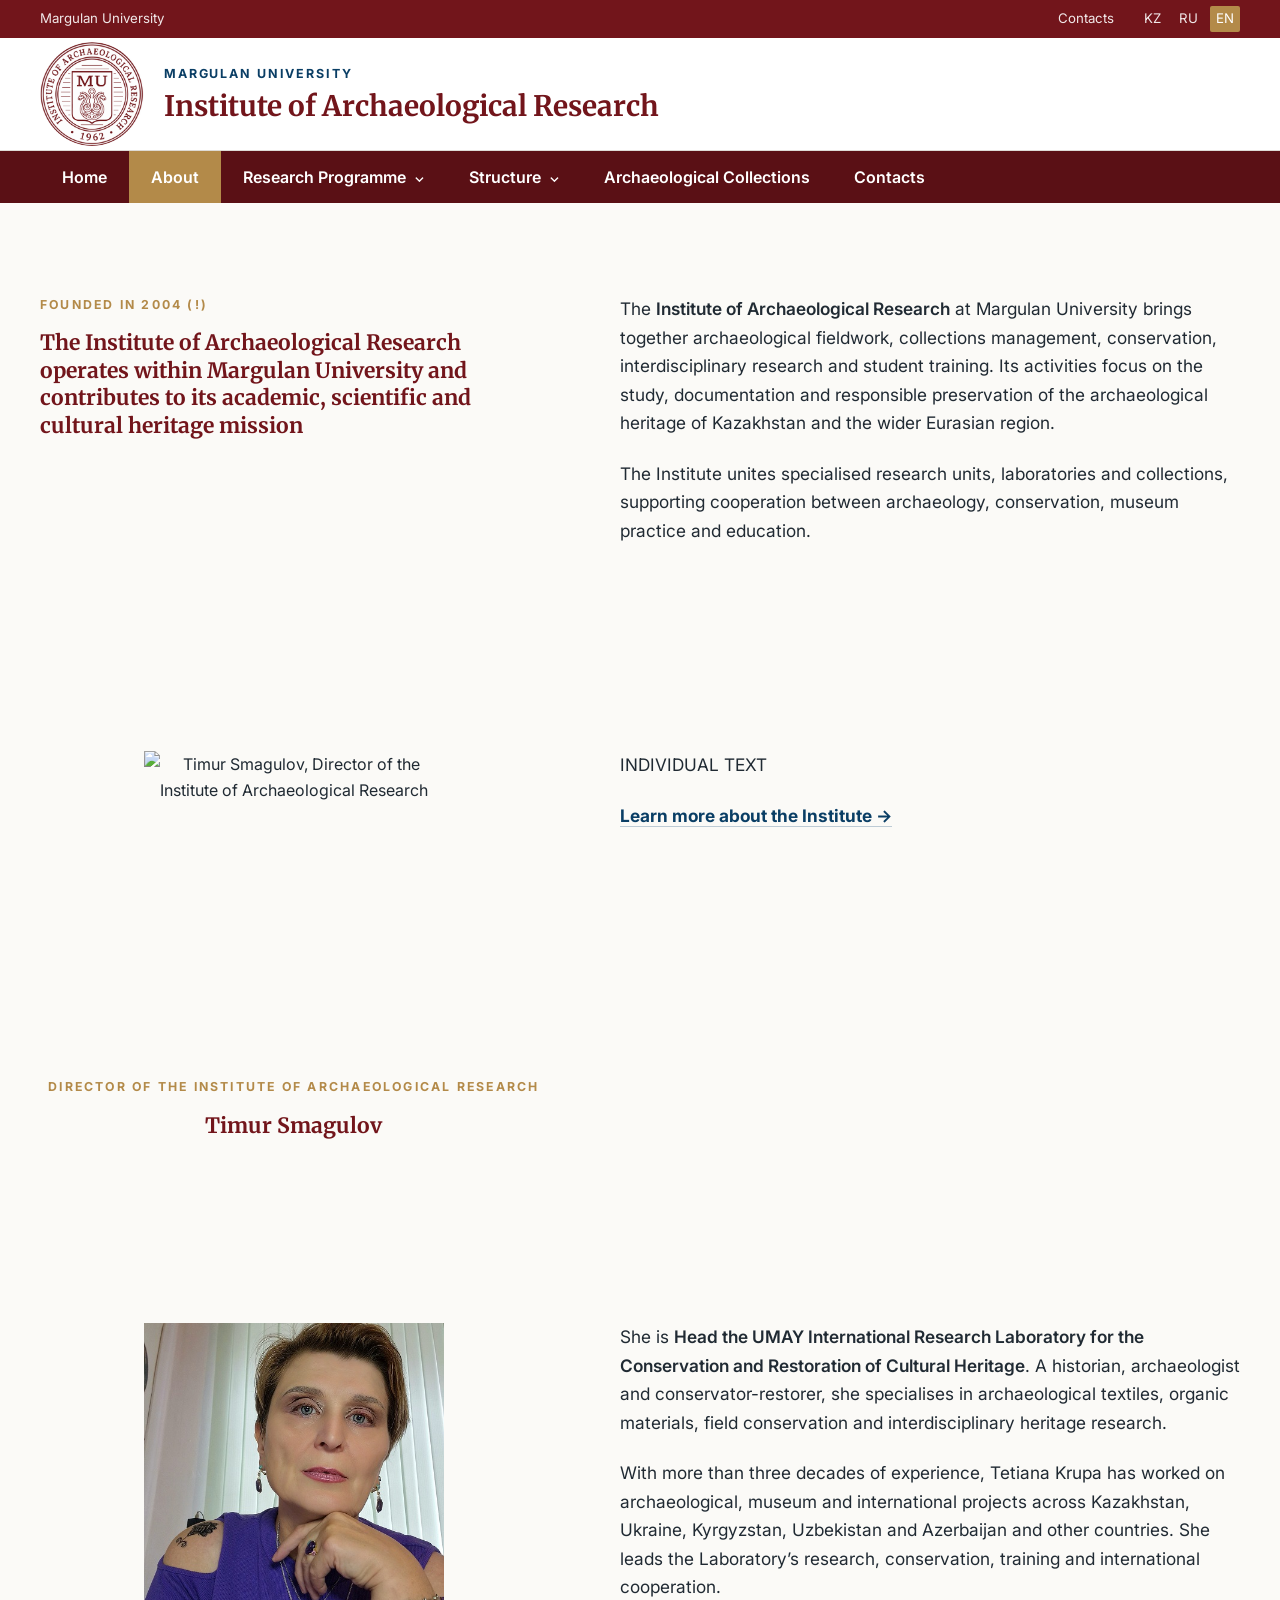
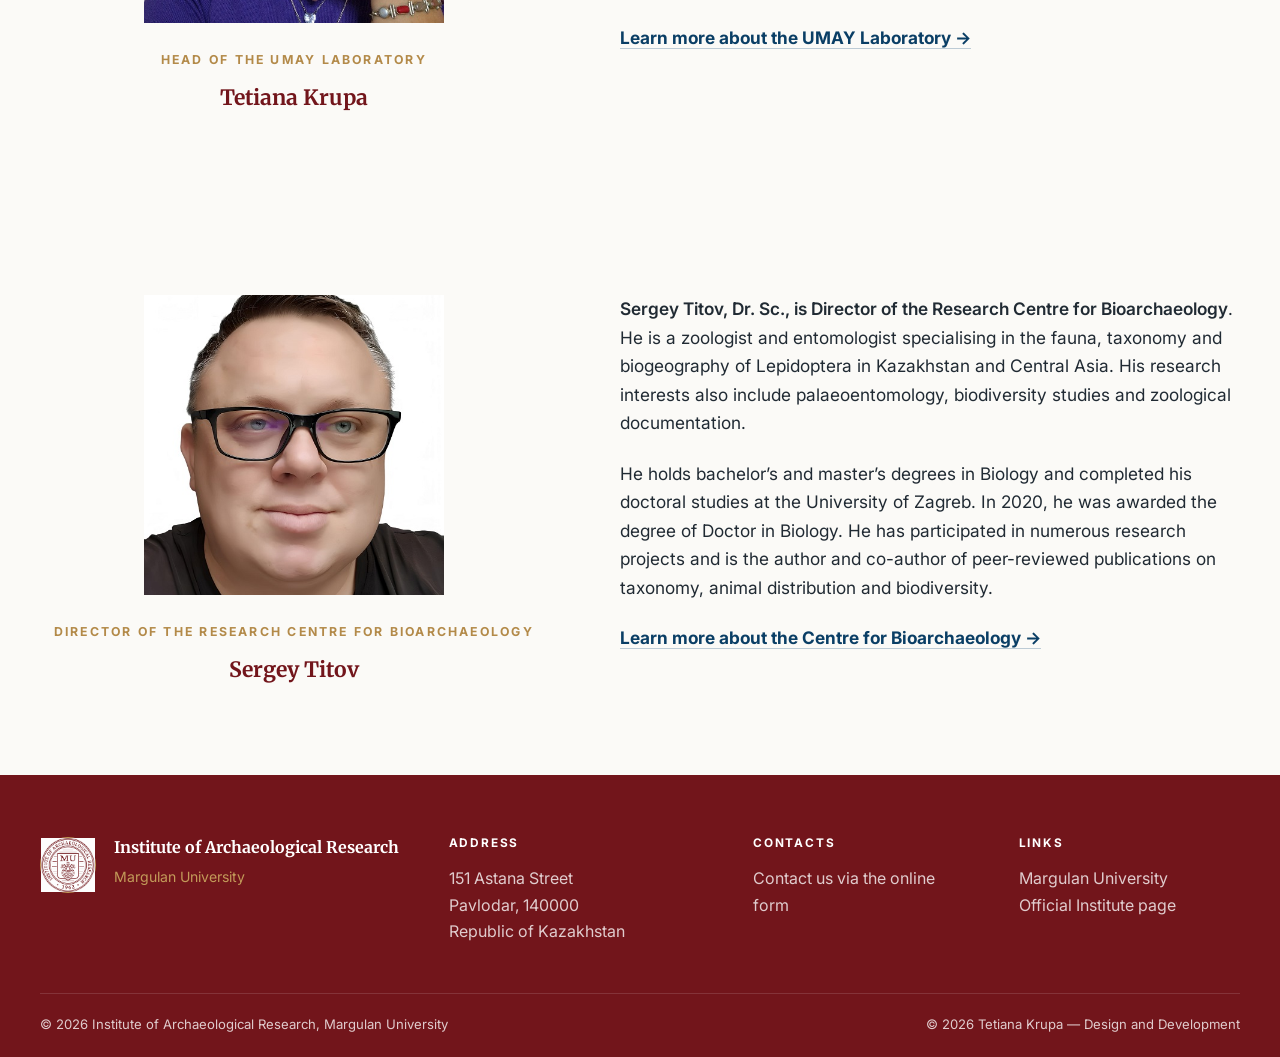
==== about.html @ a245ea67 "Update about.html" ====
<!DOCTYPE html>
<html lang="en">

<head>
  <meta charset="UTF-8">

  <meta
    name="viewport"
    content="width=device-width, initial-scale=1.0"
  >

  <meta
    name="description"
    content="About the Institute of Archaeological Research at Margulan University"
  >

  <title>
    About the Institute | Institute of Archaeological Research
  </title>

  <link
    rel="icon"
    type="image/x-icon"
    href="images/favicon.ico"
  >

  <link
    rel="preconnect"
    href="https://fonts.googleapis.com"
  >

  <link
    rel="preconnect"
    href="https://fonts.gstatic.com"
    crossorigin
  >

  <link
    href="https://fonts.googleapis.com/css2?family=Inter:wght@400;500;600;700&family=Merriweather:wght@400;700&display=swap"
    rel="stylesheet"
  >

  <link
    rel="stylesheet"
    href="css/style.css"
  >
</head>


<body>

  <a
    class="skip-link"
    href="#main-content"
  >
    Skip to content
  </a>


  <!-- ==================================================
       HEADER
       Keep this section unchanged on all English pages
       ================================================== -->

  <header class="site-header">

    <div class="utility-bar">

      <div class="container utility-inner">

        <a
          class="university-link"
          href="https://ppu.edu.kz/en/"
          target="_blank"
          rel="noopener noreferrer"
        >
          Margulan University
        </a>

        <nav
          class="utility-nav"
          aria-label="Utility navigation"
        >

          <a href="#contacts">
            Contacts
          </a>

          <div
            class="language-switcher"
            aria-label="Language selector"
          >

            <a
              href="#"
              aria-label="Kazakh language"
            >
              KZ
            </a>

            <a
              href="#"
              aria-label="Russian language"
            >
              RU
            </a>

            <a
              class="active"
              href="about.html"
              aria-current="page"
              aria-label="English language"
            >
              EN
            </a>

          </div>

        </nav>

      </div>

    </div>


    <div class="branding-bar">

      <div class="container branding-inner">

        <a
          class="brand"
          href="index.html"
          aria-label="Institute of Archaeological Research home"
        >

          <div class="institute-emblem">

            <img
              src="images/institute_emblem.png"
              alt="Emblem of the Institute of Archaeological Research"
            >

          </div>

          <div class="brand-text">

            <span class="brand-kicker">
              Margulan University
            </span>

            <strong>
              Institute of Archaeological Research
            </strong>

          </div>

        </a>


        <button
          class="menu-toggle"
          type="button"
          aria-expanded="false"
          aria-controls="main-navigation"
        >

          <span></span>
          <span></span>
          <span></span>

          <span class="sr-only">
            Open navigation
          </span>

        </button>

      </div>

    </div>


    <nav
      id="main-navigation"
      class="main-navigation"
      aria-label="Main navigation"
    >

      <div class="container">

        <ul>

          <li>
            <a href="index.html">
              Home
            </a>
          </li>

          <li>
            <a
              class="active"
              href="about.html"
              aria-current="page"
            >
              About
            </a>
          </li>

         <li class="has-submenu">
            <button
              class="submenu-toggle"
              type="button"
              aria-expanded="false"
            >
              Research Programme
            </button>

            <ul class="submenu">
               <li>
                <a href="research_programme_1.html">
                  IRN BR28712263
                </a>
              </li>
              <li>
                <a href="research_programme_2.html">
                  The robe from the Bolgan-Ana
                </a>
              </li>          
              
            </ul>
          </li>

          <li class="has-submenu">

            <button
              class="submenu-toggle"
              type="button"
              aria-expanded="false"
            >
              Structure
            </button>

            <ul class="submenu">

              <li>
                <a href="director.html">
                  Director
                </a>
              </li>
              <li>
                <a href="archaeological-expedition.html">
                  Archaeological Expedition
                </a>
              </li>

              <li>
                <a href="umay-laboratory.html">
                  UMAI Laboratory
                </a>
              </li>

              <li>
                <a href="margulantanu.html">
                  Margulantanu
                </a>
              </li>

              <li>
                <a href="experimental-archaeology.html">
                  Laboratory of Experimental Archaeology
                </a>
              </li>

              <li>
                <a href="bioarchaeology.html">
                  Centre for Bioarchaeology
                </a>
              </li>

            </ul>

          </li>

          <li>
            <a href="collections.html">
              Archaeological Collections
            </a>
          </li>

          <li>
            <a href="#contacts">
              Contacts
            </a>
          </li>

        </ul>

      </div>

    </nav>

  </header>


  <!-- ==================================================
       MAIN CONTENT
       Only the section between the marked comments
       should be replaced or expanded
       ================================================== -->

  <main id="main-content">
     </section>
 <section class="intro section">
      <div class="container two-column">

        <div>
          <p class="section-label">Founded in 2004 (!)
</p>

          <h3>The Institute of Archaeological Research operates within Margulan University and contributes to its academic, scientific and cultural heritage mission
          </h3>
        </div>

        <div class="intro-copy">
          <p>
            The <span class="text-bold">Institute of Archaeological Research</span> at Margulan University brings together archaeological fieldwork, collections management, conservation, interdisciplinary research and student training. Its activities focus on the study, documentation and responsible preservation of the archaeological heritage of Kazakhstan and the wider Eurasian region.
</p>
<p>The Institute unites specialised research units, laboratories and collections, supporting cooperation between archaeology, conservation, museum practice and education.
      </p>            
        </div>

      </div>
    </section>
 
  <!-- ===== Smagulov ===== -->

    <section class="intro section">

      <div class="container two-column">


        <!-- LEFT COLUMN:
             photograph, section label and heading -->

        <div>
          <center>
         <img
  class="staff-photo"
  src="images/photo.jpg"
  alt="Timur Smagulov, Director of the Institute of Archaeological Research "
>
            <br>
         <p class="section-label">
            Director of the Institute of Archaeological Research 
          </p>

          <h3>
            Timur Smagulov
          </h3>
</center>
        </div>


        <!-- RIGHT COLUMN:
             replace these paragraphs with the final About text -->

        <div class="intro-copy">

          <p> INDIVIDUAL TEXT
           </p>
 <a class="text-link" href="index.html">
            Learn more about the Institute
            <span aria-hidden="true">→</span>
          </a>
          

        </div>

      </div>

    </section>

    <!-- ===== Krupa ===== -->

    <section class="intro section">

      <div class="container two-column">


        <!-- LEFT COLUMN:
             photograph, section label and heading -->

        <div>
          <center>
         <img
  class="staff-photo"
  src="images/krupa.jpg"
  alt="Tetiana Krupa, Head of the UMAY Laboratory"
>
            <br>
         <p class="section-label">
            Head of the UMAY Laboratory
          </p>

          <h3>
            Tetiana Krupa
          </h3>
</center>
        </div>


        <!-- RIGHT COLUMN:
             replace these paragraphs with the final About text -->

        <div class="intro-copy">

          <p>
            She is <span class="text-bold">Head the UMAY International Research Laboratory for the Conservation and Restoration of Cultural Heritage</span>. A historian, archaeologist and conservator-restorer, she specialises in archaeological textiles, organic materials, field conservation and interdisciplinary heritage research.</p>

          <p>
           With more than three decades of experience, Tetiana Krupa has worked on archaeological, museum and international projects across Kazakhstan, Ukraine, Kyrgyzstan, Uzbekistan and Azerbaijan and other countries. She leads the Laboratory’s research, conservation, training and international cooperation.</p>
 <a class="text-link" href="umay-laboratory.html">
            Learn more about the UMAY Laboratory
            <span aria-hidden="true">→</span>
          </a>
          

        </div>

      </div>

    </section>

     <!-- ===== Titov ===== -->

    <section class="intro section">

      <div class="container two-column">


        <!-- LEFT COLUMN:
             photograph, section label and heading -->

        <div>
          <center>
         <img
  class="staff-photo"
  src="images/titov.jpg"
  alt="Sergey Titov, Director of the Research Centre for Bioarchaeology"
>
            <br>
         <p class="section-label">
            Director of the Research Centre for Bioarchaeology
          </p>

          <h3>
            Sergey Titov
          </h3>
</center>
        </div>


        <!-- RIGHT COLUMN:
             replace these paragraphs with the final About text -->

        <div class="intro-copy">
        <p>  
          <span class="text-bold"> Sergey Titov, Dr. Sc., is Director of the Research Centre for Bioarchaeology</span>. He is a zoologist and entomologist specialising in the fauna, taxonomy and biogeography of Lepidoptera in Kazakhstan and Central Asia. His research interests also include palaeoentomology, biodiversity studies and zoological documentation.
</p>
<p> 
            He holds bachelor’s and master’s degrees in Biology and completed his doctoral studies at the University of Zagreb. In 2020, he was awarded the degree of Doctor in Biology. He has participated in numerous research projects and is the author and co-author of peer-reviewed publications on taxonomy, animal distribution and biodiversity.
    </p>    
  <a class="text-link" href="bioarchaeology.html">
            Learn more about the Centre for Bioarchaeology
            <span aria-hidden="true">→</span>
          </a>
          

        </div>

      </div>

    </section>

    <!-- ===== END: EDITABLE ABOUT PAGE CONTENT ===== -->


  </main>


  <!-- ==================================================
       FOOTER
       Keep this section unchanged on all English pages
       ================================================== -->

  <footer
    id="contacts"
    class="site-footer"
  >

    <div class="container footer-grid">


      <div class="footer-brand">

        <div
          class="footer-emblem-placeholder"
          aria-hidden="true"
        >

          <img
            src="images/institute_emblem.png"
            alt=""
          >

        </div>

        <div>

          <strong>
            Institute of Archaeological Research
          </strong>

          <span>
            Margulan University
          </span>

        </div>

      </div>


      <div>

        <h2>
          Address
        </h2>

        <address>
          151 Astana Street<br>
          Pavlodar, 140000<br>
          Republic of Kazakhstan
        </address>

      </div>


      <div>

        <h2>
          Contacts
        </h2>

        <p>

          <a
            href="https://forms.gle/SVGefDwramFh7KxD6"
            target="_blank"
            rel="noopener noreferrer"
          >
            Contact us via the online form
          </a>

        </p>

      </div>


      <div>

        <h2>
          Links
        </h2>

        <p>

          <a
            href="https://ppu.edu.kz/en/"
            target="_blank"
            rel="noopener noreferrer"
          >
            Margulan University
          </a>

          <br>

          <a
            href="https://ppu.edu.kz/ru/margulan-centre/"
            target="_blank"
            rel="noopener noreferrer"
          >
            Official Institute page
          </a>

        </p>

      </div>

    </div>


    <div class="container footer-bottom">

      <span>
        © 2026 Institute of Archaeological Research,
        Margulan University
      </span>

      <span>
        © 2026 Tetiana Krupa — Design and Development
      </span>

    </div>

  </footer>


  <script src="js/main.js"></script>

</body>

</html>
---- css/style.css ----
:root {
  /* Margulan University identity */
  --university-red: #72151b;
  --university-red-dark: #5a1015;
  --university-red-light: #8c252c;

  --university-blue: #0a3e65;
  --university-blue-dark: #07324f;
  --university-blue-light: #15547f;

  /* Compatibility with the existing website styles */
  --navy-950: var(--university-red);
  --navy-900: var(--university-red-dark);
  --navy-800: var(--university-red-light);
  --blue-700: var(--university-blue);

  /* Accent */
  --gold-600: #b38a49;
  --gold-500: #c29a59;
  --gold-100: #f3ead9;

  /* Neutral palette */
  --cream-50: #fbfaf7;
  --stone-100: #f3f1ee;
  --stone-200: #dedbd6;
  --stone-500: #6f7376;
  --ink: #202a33;
  --white: #ffffff;

  /* Layout and effects */
  --shadow: 0 18px 50px rgba(114, 21, 27, 0.12);
  --container: 1200px;
  --transition: 180ms ease;
}

* { box-sizing: border-box; }
html { scroll-behavior: smooth; }
body {
  margin: 0;
  color: var(--ink);
  background: var(--cream-50);
  font-family: "Inter", Arial, sans-serif;
  line-height: 1.65;
}
img { max-width: 100%; display: block; }
a { color: inherit; }
button, input, textarea, select { font: inherit; }

.container {
  width: min(calc(100% - 40px), var(--container));
  margin-inline: auto;
}

.sr-only {
  position: absolute;
  width: 1px;
  height: 1px;
  padding: 0;
  margin: -1px;
  overflow: hidden;
  clip: rect(0, 0, 0, 0);
  white-space: nowrap;
  border: 0;
}

.skip-link {
  position: fixed;
  top: 12px;
  left: 12px;
  z-index: 9999;
  padding: 10px 16px;
  background: var(--white);
  color: var(--navy-950);
  border-radius: 4px;
  transform: translateY(-150%);
  transition: transform var(--transition);
}
.skip-link:focus { transform: translateY(0); }

.utility-bar {
  background: var(--navy-950);
  color: rgba(255,255,255,.9);
  font-size: .83rem;
}
.utility-inner {
  min-height: 38px;
  display: flex;
  align-items: center;
  justify-content: space-between;
  gap: 20px;
}
.utility-inner a { text-decoration: none; }
.utility-inner a:hover { color: var(--gold-500); }
.utility-nav { display: flex; align-items: center; gap: 24px; }
.language-switcher { display: flex; align-items: center; gap: 6px; }
.language-switcher a {
  padding: 2px 6px;
  border-radius: 2px;
}
.language-switcher a.active {
  background: var(--gold-600);
  color: var(--white);
}

.branding-bar {
  background: var(--white);
  border-bottom: 1px solid var(--stone-200);
}
.branding-inner {
  min-height: 112px;
  display: flex;
  align-items: center;
  justify-content: space-between;
  gap: 24px;
}
.brand {
  display: inline-flex;
  align-items: center;
  gap: 20px;
  text-decoration: none;
}
.emblem-placeholder {
  width: 76px;
  aspect-ratio: 1;
  display: grid;
  place-items: center;
  border: 2px solid var(--gold-600);
  border-radius: 50%;
  color: var(--gold-600);
  font-size: .62rem;
  font-weight: 700;
  letter-spacing: .12em;
  background: radial-gradient(circle, var(--gold-100) 0 42%, transparent 43%);
}
.brand-text { display: grid; gap: 5px; }
.brand-kicker {
  color: var(--blue-700);
  font-size: .78rem;
  font-weight: 700;
  letter-spacing: .15em;
  text-transform: uppercase;
}
.brand-text strong {
  max-width: 660px;
  color: var(--navy-950);
  font-family: "Merriweather", Georgia, serif;
  font-size: clamp(1.3rem, 2.2vw, 2rem);
  line-height: 1.25;
}

.main-navigation {
  position: relative;
  z-index: 100;
  background: var(--navy-900);
  color: var(--white);
}
.main-navigation ul {
  list-style: none;
  margin: 0;
  padding: 0;
  display: flex;
  align-items: stretch;
}
.main-navigation li { position: relative; }
.main-navigation a,
.submenu-toggle {
  min-height: 52px;
  display: flex;
  align-items: center;
  padding: 0 22px;
  border: 0;
  background: transparent;
  color: inherit;
  text-decoration: none;
  font-weight: 600;
  cursor: pointer;
  transition: background var(--transition), color var(--transition);
}
.main-navigation a:hover,
.main-navigation a.active,
.submenu-toggle:hover,
.has-submenu:hover > .submenu-toggle {
  background: var(--gold-600);
  color: var(--white);
}
.submenu-toggle::after {
  content: "⌄";
  margin-left: 8px;
  font-size: .85em;
}
.submenu {
  position: absolute;
  top: 100%;
  left: 0;
  width: 290px;
  display: none !important;
  flex-direction: column;
  align-items: stretch !important;
  background: var(--white);
  color: var(--navy-950);
  box-shadow: var(--shadow);
  border-top: 3px solid var(--gold-600);
}
.submenu a {
  min-height: auto;
  padding: 13px 18px;
  border-bottom: 1px solid var(--stone-200);
}
.submenu a:hover { background: var(--gold-100); color: var(--navy-950); }
.has-submenu:hover > .submenu,
.has-submenu:focus-within > .submenu,
.has-submenu.open > .submenu { display: flex !important; }

.menu-toggle {
  display: none;
  width: 46px;
  height: 42px;
  padding: 10px;
  border: 1px solid var(--stone-200);
  background: var(--white);
  cursor: pointer;
}
.menu-toggle > span:not(.sr-only) {
  display: block;
  height: 2px;
  margin: 5px 0;
  background: var(--navy-950);
}

.hero {
  position: relative;
  min-height: 400px;
  display: flex;
  align-items: center;
  overflow: hidden;
  color: var(--white);
  background:
    linear-gradient(90deg, rgba(16,36,61,.95) 0%, rgba(16,36,61,.75) 48%, rgba(16,36,61,.25) 100%),
    url('../images/hero-archaeology.jpg') center/cover no-repeat,
    var(--navy-900);
}
.hero::after {
  content: "";
  position: absolute;
  inset: auto 0 0;
  height: 5px;
  background: linear-gradient(90deg, var(--gold-600) 0 31%, transparent 31% 100%);
}
.hero-content { position: relative; z-index: 2; padding-block: 90px; }
.eyebrow,
.section-label {
  margin: 0 0 14px;
  color: var(--gold-600);
  font-size: .77rem;
  font-weight: 700;
  letter-spacing: .18em;
  text-transform: uppercase;
}
.section-label.light { color: #ead7b2; }
.hero h1,
h1, h2, h3 {
  font-family: "Merriweather", Georgia, serif;
}
.hero h1 {
  max-width: 820px;
  margin: 0;
  font-size: clamp(2.7rem, 6vw, 5.4rem);
  line-height: 1.05;
  letter-spacing: -.035em;
}
.hero-lead {
  max-width: 740px;
  margin: 26px 0 0;
  color: rgba(255,255,255,.88);
  font-size: clamp(1.05rem, 1.9vw, 1.3rem);
}
.hero-actions { display: flex; flex-wrap: wrap; gap: 14px; margin-top: 36px; }

.button {
  display: inline-flex;
  align-items: center;
  justify-content: center;
  min-height: 48px;
  padding: 0 22px;
  border: 1px solid transparent;
  text-decoration: none;
  font-weight: 700;
  transition: transform var(--transition), background var(--transition), border-color var(--transition);
}
.button:hover { transform: translateY(-2px); }
.button-primary { background: var(--gold-600); color: var(--white); }
.button-primary:hover { background: var(--gold-500); }
.button-secondary { border-color: rgba(255,255,255,.55); color: var(--white); background: rgba(255,255,255,.06); }
.button-secondary:hover { background: rgba(255,255,255,.14); }
.button-outline { border-color: var(--navy-900); color: var(--navy-900); }
.button-outline:hover { background: var(--navy-900); color: var(--white); }

.section { padding: 92px 0; }
.section-muted { background: var(--stone-100); }
.two-column {
  display: grid;
  grid-template-columns: minmax(0, .9fr) minmax(0, 1.1fr);
  gap: 72px;
  align-items: start;
}
h2 {
  margin: 0;
  color: var(--navy-950);
  font-size: clamp(2rem, 4vw, 3.25rem);
  line-height: 1.18;
}
h3 {
  margin: 0;
  color: var(--navy-950);
  font-size: 1.32rem;
  line-height: 1.3;
}
p { margin-top: 0; }
.intro-copy { font-size: 1.08rem; }
.intro-copy p { margin-bottom: 22px; }
.text-link {
  color: var(--blue-700);
  font-weight: 700;
  text-decoration: none;
  border-bottom: 1px solid rgba(45,95,134,.3);
}
.text-link:hover { color: var(--gold-600); }

.card-grid { display: grid; gap: 24px; margin-top: 44px; }
.three-columns { grid-template-columns: repeat(3, minmax(0,1fr)); }
.info-card {
  min-height: 285px;
  padding: 34px;
  background: var(--white);
  border-top: 4px solid var(--gold-600);
  box-shadow: 0 12px 35px rgba(16,36,61,.06);
}
.card-number {
  margin-bottom: 42px;
  color: var(--gold-600);
  font-size: .78rem;
  font-weight: 700;
  letter-spacing: .15em;
}
.info-card p { margin: 16px 0 0; color: #59636b; }

.section-heading-row {
  display: grid;
  grid-template-columns: 1fr 1fr;
  gap: 60px;
  align-items: end;
  margin-bottom: 44px;
}
.section-intro { max-width: 560px; margin: 0; color: #5f676d; }
.structure-grid {
  display: grid;
  grid-template-columns: repeat(3, minmax(0,1fr));
  gap: 20px;
}
.structure-card:hover {
  transform: translateY(-5px);
  border-color: var(--gold-500);
  box-shadow: var(--shadow);
}
.structure-card.featured h3 { color: var(--white); }
.structure-type {
  display: inline-block;
  margin-bottom: 40px;
  color: var(--gold-600);
  font-size: .73rem;
  font-weight: 700;
  letter-spacing: .14em;
  text-transform: uppercase;
}
.structure-card p { margin: 16px 0 0; color: #697177; }
.structure-card.featured p { color: rgba(255,255,255,.73); }
/* ==================================================
   STRUCTURE CARDS
   ================================================== */

.structure-grid {
  display: grid;
  grid-template-columns: repeat(3, minmax(0, 1fr));
  gap: 20px;
}

.structure-card {
  position: relative;
  min-height: 290px;
  padding: 34px 30px 30px;

  display: flex;
  flex-direction: column;

  background-color: var(--university-red);
  border: 1px solid var(--university-red);

  color: var(--white);
  text-decoration: none;

  box-shadow: none;
  overflow: hidden;

  transition:
    background-color var(--transition),
    color var(--transition),
    border-color var(--transition),
    box-shadow var(--transition),
    transform var(--transition);
}

.structure-card .structure-type {
  display: block;
  margin-bottom: 34px;

  color: var(--gold-500);

  font-size: 0.75rem;
  font-weight: 700;
  line-height: 1.4;
  letter-spacing: 0.12em;
  text-transform: uppercase;

  transition: color var(--transition);
}

.structure-card h3 {
  margin: 0 0 16px;

  color: var(--white);

  font-family: "Merriweather", Georgia, serif;
  font-size: 1.35rem;
  line-height: 1.35;

  transition: color var(--transition);
}

.structure-card p {
  margin: 0 0 36px;

  color: rgba(255, 255, 255, 0.88);

  font-size: 1rem;
  line-height: 1.65;

  transition: color var(--transition);
}

.structure-card .card-arrow {
  position: absolute;
  right: 26px;
  bottom: 22px;

  color: var(--gold-500);

  font-size: 1.35rem;
  line-height: 1;

  transition:
    color var(--transition),
    transform var(--transition);
}

/* White inversion on hover and keyboard focus */

.structure-card:hover,
.structure-card:focus-visible {
  background-color: var(--white);
  border-color: var(--university-red);
  color: var(--university-red);

  box-shadow: var(--shadow);
  transform: translateY(-4px);
}

.structure-card:hover .structure-type,
.structure-card:focus-visible .structure-type {
  color: var(--university-red);
}

.structure-card:hover h3,
.structure-card:focus-visible h3 {
  color: var(--university-red);
}

.structure-card:hover p,
.structure-card:focus-visible p {
  color: var(--ink);
}

.structure-card:hover .card-arrow,
.structure-card:focus-visible .card-arrow {
  color: var(--university-red);
  transform: translate(4px, -4px);
}

/* Moment of clicking */

.structure-card:active {
  background-color: var(--cream-50);
  transform: translateY(0);
}

/* Clear keyboard focus */

.structure-card:focus-visible {
  outline: 3px solid var(--university-blue);
  outline-offset: 4px;
}
@media (max-width: 960px) {
  .structure-grid {
    grid-template-columns: repeat(2, minmax(0, 1fr));
  }
}

@media (max-width: 640px) {
  .structure-grid {
    grid-template-columns: 1fr;
  }

  .structure-card {
    min-height: 250px;
    padding: 28px 24px;
  }

  .structure-card .structure-type {
    margin-bottom: 24px;
  }
}
.heritage-banner {
  padding: 90px 0;
  color: var(--white);
  background:
    linear-gradient(rgba(16,36,61,.92), rgba(16,36,61,.92)),
    url('../images/heritage-banner.jpg') center/cover no-repeat,
    var(--navy-950);
}
.heritage-inner {
  display: grid;
  grid-template-columns: 1.2fr .8fr;
  gap: 72px;
  align-items: end;
}
.heritage-inner h2 { color: var(--white); }
.heritage-inner p:last-child { margin: 0; color: rgba(255,255,255,.76); font-size: 1.08rem; }

.university-content { align-items: center; }
.university-mark-placeholder {
  min-height: 340px;
  display: grid;
  place-items: center;
  border: 1px solid var(--stone-200);
  background: var(--stone-100);
  color: var(--navy-900);
  font-family: "Merriweather", Georgia, serif;
  font-size: clamp(2rem, 5vw, 4.4rem);
  line-height: .95;
  letter-spacing: -.05em;
  text-align: center;
}
.university-content p { margin: 22px 0 28px; color: #5f676d; }

.site-footer {
  padding-top: 62px;
  background: var(--navy-950);
  color: rgba(255,255,255,.78);
}
.footer-grid {
  display: grid;
  grid-template-columns: 1.4fr 1fr .85fr .85fr;
  gap: 44px;
  padding-bottom: 48px;
}
.footer-brand { display: flex; align-items: flex-start; gap: 18px; }
.footer-emblem-placeholder {
  width: 56px;
  aspect-ratio: 1;
  display: grid;
  place-items: center;
  flex: 0 0 auto;
  border: 1px solid var(--gold-500);
  border-radius: 50%;
  color: var(--gold-500);
  font-size: .52rem;
  font-weight: 700;
}
.footer-brand strong { display: block; color: var(--white); font-family: "Merriweather", Georgia, serif; line-height: 1.35; }
.footer-brand span { display: block; margin-top: 6px; color: var(--gold-500); font-size: .88rem; }
.site-footer h2 {
  margin: 0 0 14px;
  color: var(--white);
  font-family: "Inter", Arial, sans-serif;
  font-size: .74rem;
  letter-spacing: .15em;
  text-transform: uppercase;
}
.site-footer a { color: inherit; text-decoration: none; }
.site-footer a:hover { color: var(--gold-500); }
.site-footer address { font-style: normal; }
.footer-bottom {
  min-height: 64px;
  display: flex;
  align-items: center;
  justify-content: space-between;
  gap: 20px;
  border-top: 1px solid rgba(255,255,255,.13);
  font-size: .82rem;
}

@media (max-width: 960px) {
  .menu-toggle { display: block; }
  .main-navigation { display: none; }
  .main-navigation.open { display: block; }
  .main-navigation ul { flex-direction: column; align-items: stretch; padding: 8px 0; }
  .main-navigation a, .submenu-toggle { width: 100%; min-height: 48px; padding: 0 20px; justify-content: space-between; }
  .submenu {
    position: static;
    width: 100%;
    box-shadow: none;
    border-top: 0;
    background: rgba(255,255,255,.06);
    color: var(--white);
  }
  .submenu a { padding-left: 38px; border-bottom-color: rgba(255,255,255,.08); }
  .submenu a:hover { background: rgba(255,255,255,.1); color: var(--white); }
  .has-submenu:hover > .submenu { display: none !important; }
  .has-submenu.open > .submenu { display: flex !important; }
  .three-columns, .structure-grid { grid-template-columns: repeat(2, minmax(0,1fr)); }
  .footer-grid { grid-template-columns: repeat(2, minmax(0,1fr)); }
}

@media (max-width: 720px) {
  .container { width: min(calc(100% - 28px), var(--container)); }
  .utility-nav > a { display: none; }
  .branding-inner { min-height: 92px; }
  .emblem-placeholder { width: 58px; }
  .brand-text strong { font-size: 1.15rem; }
  .brand-kicker { font-size: .67rem; }
  .hero { min-height: 540px; background-position: 58% center; }
  .hero-content { padding-block: 72px; }
  .hero h1 { font-size: clamp(2.35rem, 13vw, 4rem); }
  .section { padding: 66px 0; }
  .two-column, .section-heading-row, .heritage-inner { grid-template-columns: 1fr; gap: 28px; }
  .three-columns, .structure-grid, .footer-grid { grid-template-columns: 1fr; }
  .info-card, .structure-card { min-height: auto; }
  .section-heading-row { align-items: start; }
  .heritage-inner { align-items: start; }
  .footer-bottom { padding: 18px 0; flex-direction: column; align-items: flex-start; }
}

@media (prefers-reduced-motion: reduce) {
  *, *::before, *::after { scroll-behavior: auto !important; transition: none !important; }
}
.institute-emblem {
  width: 104px;
  height: 104px;
  flex-shrink: 0;
}

.institute-emblem img {
  display: block;
  width: 100%;
  height: 100%;
  object-fit: contain;
}
@media (max-width: 640px) {
  .institute-emblem {
    width: 76px;
    height: 76px;
  }
}
.institute-emblem {
  width: 104px;
  height: 104px;
  flex: 0 0 104px;
  display: flex;
  align-items: center;
  justify-content: center;
}

.institute-emblem img {
  display: block;
  width: 100%;
  height: 100%;
  object-fit: contain;
  border-radius: 50%;
}
.staff-photo {
  display: block;
  width: 300px;
  height: 300px;
  object-fit: cover;
  object-position: center;
}
@media (max-width: 640px) {
  .staff-photo {
    width: 100%;
    max-width: 300px;
    height: auto;
    aspect-ratio: 1 / 1;
  }
}
.structure-photo {
  display: block;
  width: 100%;
  max-width: 500px;
  height: auto;
  margin: 0 auto 32px;
  object-fit: contain;
}
.text-bold {
  font-weight: 600;
}
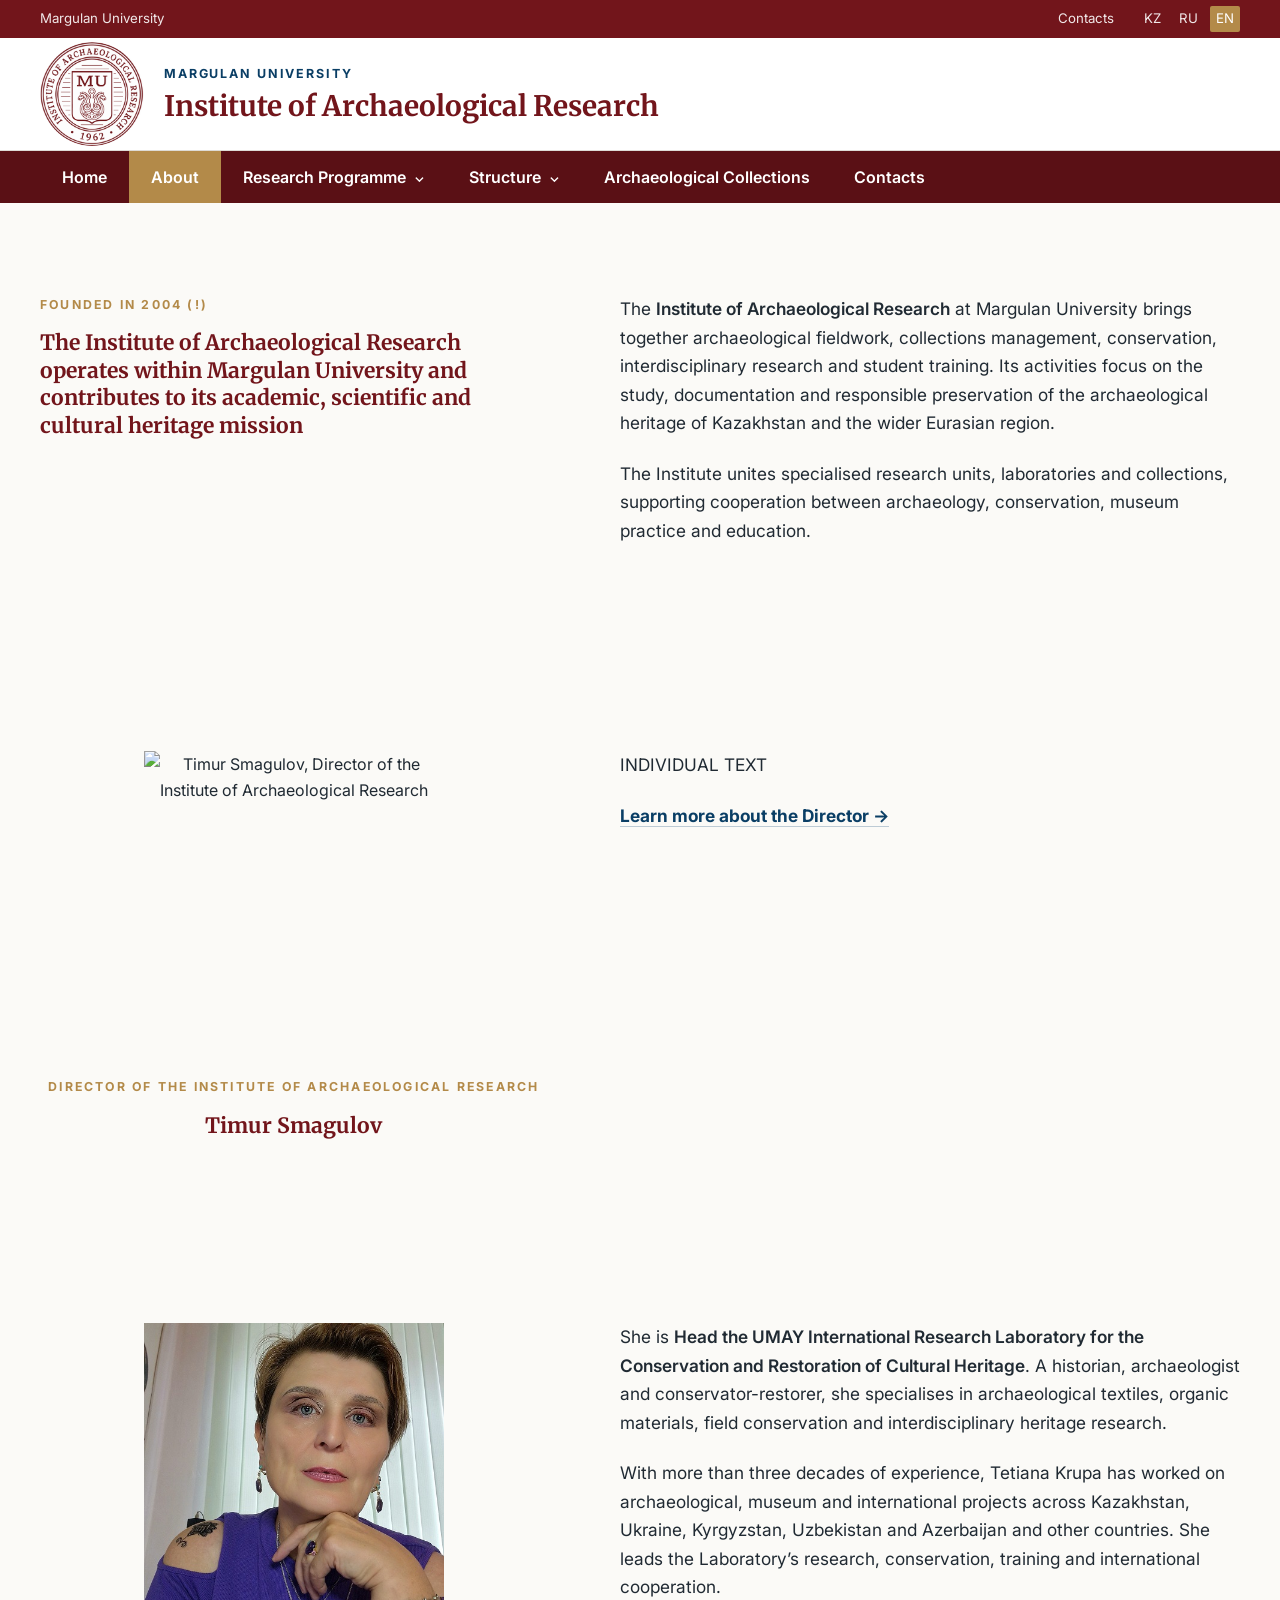
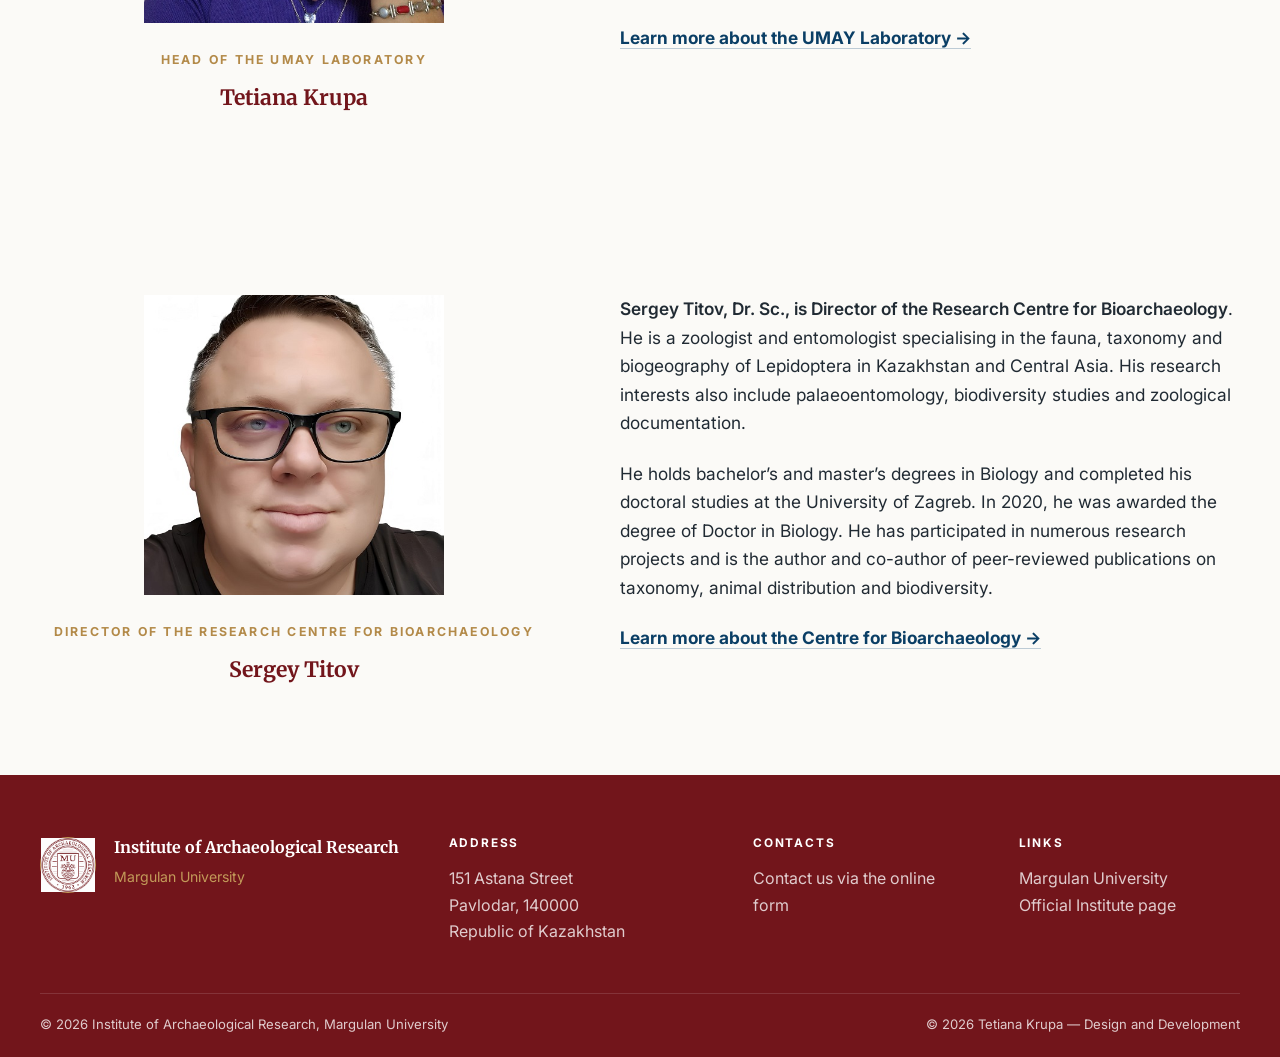
==== commit 2afb2f1a: "Update about.html" ====
--- a/about.html
+++ b/about.html
@@ -367,8 +367,8 @@
 
           <p> INDIVIDUAL TEXT
            </p>
- <a class="text-link" href="index.html">
-            Learn more about the Institute
+ <a class="text-link" href="director.html">
+            Learn more about the Director
             <span aria-hidden="true">→</span>
           </a>
           
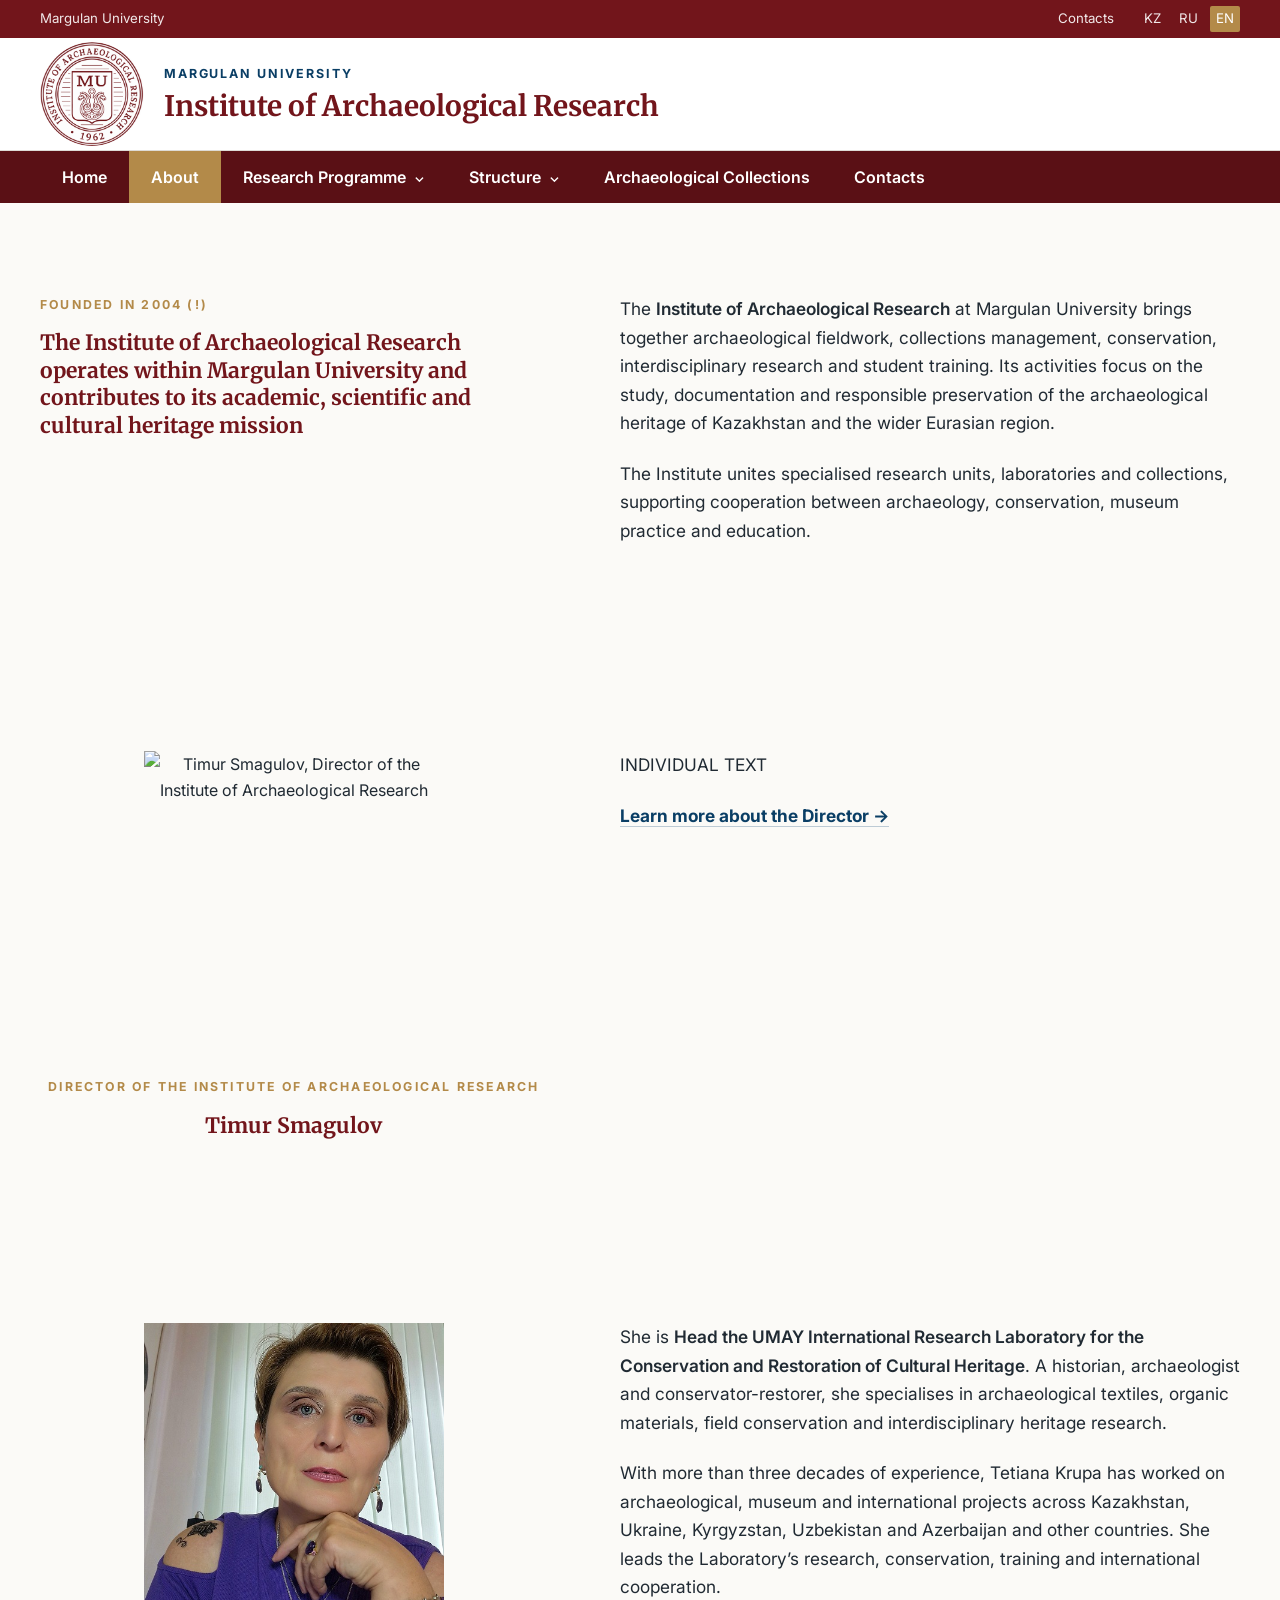
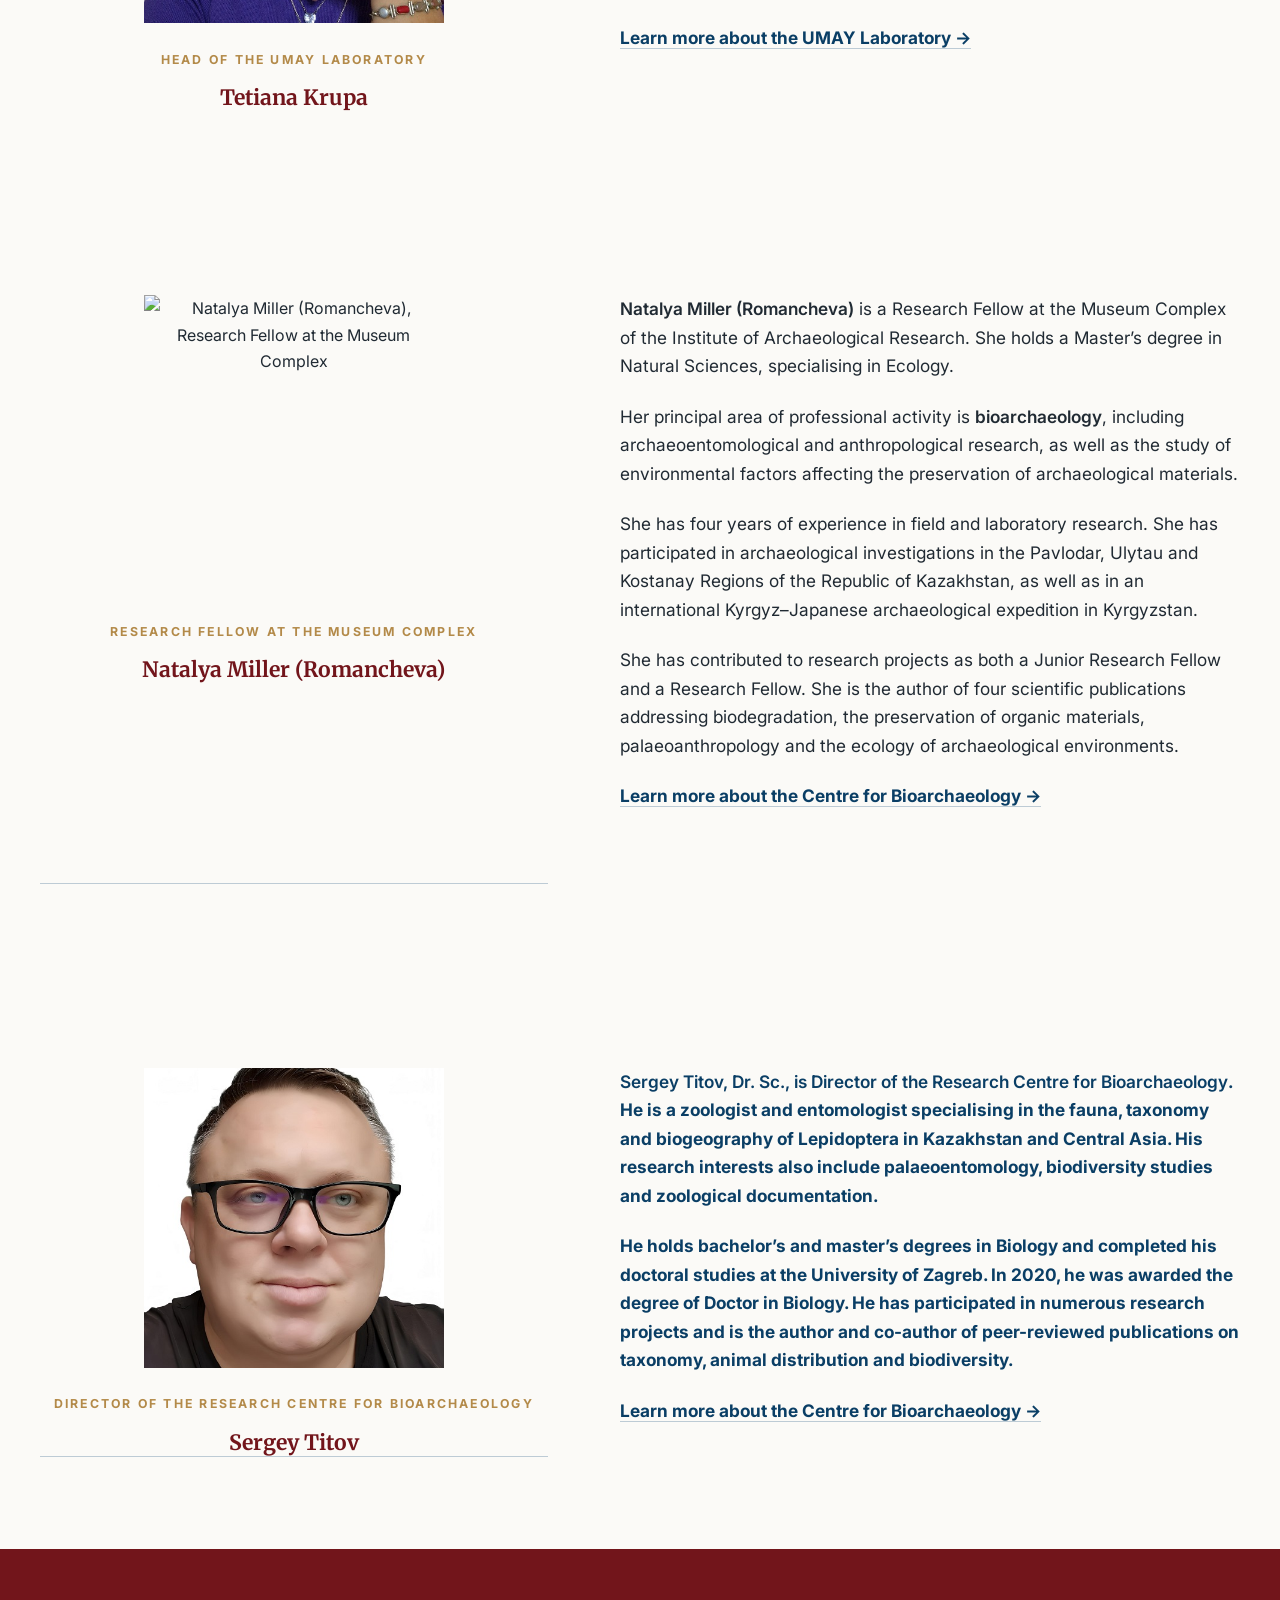
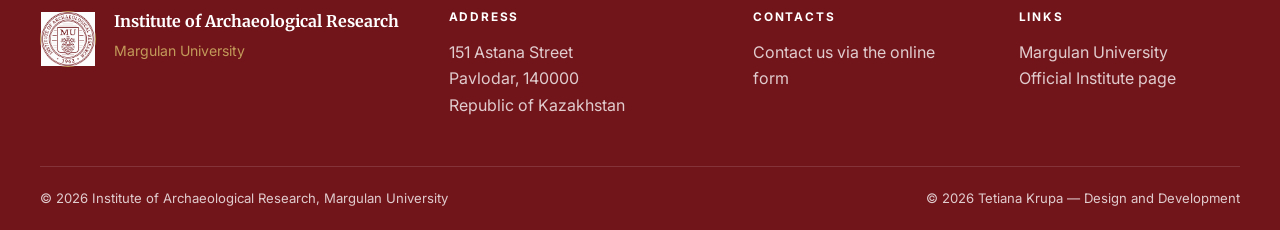
==== commit fa047fbd: "Update about.html" ====
--- a/about.html
+++ b/about.html
@@ -429,6 +429,66 @@
       </div>
 
     </section>
+
+    <!-- ===== Miller ===== -->
+
+    <section class="intro section">
+
+      <div class="container two-column">
+
+
+        <!-- LEFT COLUMN:
+             photograph, section label and heading -->
+
+        <div>
+          <center>
+         <img
+  class="staff-photo"
+  src="images/miller.jpg"
+  alt="Natalya Miller (Romancheva), Research Fellow at the Museum Complex"
+>
+            <br>
+         <p class="section-label">
+            Research Fellow at the Museum Complex
+          </p>
+
+          <h3>
+            Natalya Miller (Romancheva)
+          </h3>
+</center>
+        </div>
+
+
+        <!-- RIGHT COLUMN:
+             replace these paragraphs with the final About text -->
+
+        <div class="intro-copy">
+
+  <p>
+    <span class="text-bold">Natalya Miller (Romancheva)</span> is a Research Fellow at the Museum Complex of the Institute of Archaeological Research. She holds a Master’s degree in Natural Sciences, specialising in Ecology.
+  </p>
+
+  <p>
+    Her principal area of professional activity is <span class="text-bold">bioarchaeology</span>, including archaeoentomological and anthropological research, as well as the study of environmental factors affecting the preservation of archaeological materials.
+  </p>
+
+  <p>
+    She has four years of experience in field and laboratory research. She has participated in archaeological investigations in the Pavlodar, Ulytau and Kostanay Regions of the Republic of Kazakhstan, as well as in an international Kyrgyz–Japanese archaeological expedition in Kyrgyzstan.
+  </p>
+
+  <p>
+    She has contributed to research projects as both a Junior Research Fellow and a Research Fellow. She is the author of four scientific publications addressing biodegradation, the preservation of organic materials, palaeoanthropology and the ecology of archaeological environments.
+  </p>
+<a class="text-link" href="bioarchaeology.html">
+            Learn more about the Centre for Bioarchaeology
+            <span aria-hidden="true">→</span>
+</div>
+        
+
+      </div>
+
+    </section>
+
 
      <!-- ===== Titov ===== -->
 
--- a/css/style.css
+++ b/css/style.css
@@ -712,3 +712,632 @@
 .text-bold {
   font-weight: 600;
 }
+/* =========================================================
+   NEWS PAGE
+   ========================================================= */
+
+.news-intro {
+  padding: 72px 0 48px;
+  background: #f8f6f2;
+}
+
+.news-intro h1 {
+  margin: 8px 0 18px;
+  font-size: clamp(42px, 6vw, 72px);
+  line-height: 1;
+  color: #72151b;
+}
+
+.news-lead {
+  max-width: 760px;
+  margin: 0;
+  font-size: 20px;
+  line-height: 1.6;
+}
+
+.news-section {
+  padding: 64px 0 80px;
+}
+
+.news-section-header {
+  margin-bottom: 32px;
+}
+
+.news-section-header h2 {
+  margin: 0;
+  font-size: 32px;
+  color: #72151b;
+}
+
+.news-feed {
+  display: flex;
+  flex-direction: column;
+  gap: 28px;
+}
+
+.news-card {
+  display: grid;
+  grid-template-columns: 340px 1fr;
+  gap: 36px;
+  align-items: start;
+  padding-bottom: 32px;
+  border-bottom: 1px solid #d8d3ca;
+}
+
+.news-card-image img {
+  display: block;
+  width: 100%;
+  height: 240px;
+  object-fit: cover;
+}
+
+.news-card-content {
+  display: flex;
+  flex-direction: column;
+  align-items: flex-start;
+}
+
+.news-meta {
+  display: flex;
+  flex-wrap: wrap;
+  gap: 8px 18px;
+  margin-bottom: 14px;
+  font-size: 13px;
+  font-weight: 700;
+  letter-spacing: 0.08em;
+  text-transform: uppercase;
+  color: #9b7227;
+}
+
+.news-title {
+  margin: 0 0 16px;
+  font-size: 30px;
+  line-height: 1.2;
+  color: #72151b;
+}
+
+.news-summary {
+  margin: 0 0 20px;
+  font-size: 17px;
+  line-height: 1.65;
+}
+
+.news-loading {
+  margin: 0;
+  font-size: 16px;
+  color: #666;
+}
+
+/* =========================================================
+   INTERNAL STAFF TOOLS
+   Discreet access to the news submission form
+   ========================================================= */
+
+.staff-tools {
+  padding: 20px 0 56px;
+}
+
+.staff-tools-details {
+  max-width: 100%;
+  border-top: 1px solid #d8d3ca;
+  padding-top: 18px;
+}
+
+.staff-tools-details summary {
+  display: inline-flex;
+  align-items: center;
+  gap: 8px;
+  cursor: pointer;
+
+  font-size: 13px;
+  font-weight: 700;
+  letter-spacing: 0.08em;
+  text-transform: uppercase;
+
+  color: #777;
+}
+
+.staff-tools-details summary:hover {
+  color: #72151b;
+}
+
+.staff-tools-details summary::after {
+  content: "+";
+  font-size: 16px;
+  font-weight: 400;
+}
+
+.staff-tools-details[open] summary::after {
+  content: "−";
+}
+
+.staff-tools-content {
+  max-width: 720px;
+  padding: 18px 0 4px;
+}
+
+.staff-tools-content p {
+  margin: 0 0 12px;
+  font-size: 15px;
+  line-height: 1.6;
+  color: #555;
+}
+
+/* =========================================================
+   NEWS IMAGE CAPTIONS
+   ========================================================= */
+
+.news-card-image {
+  margin: 0;
+}
+
+.news-image-caption {
+  margin-top: 8px;
+  font-size: 12px;
+  line-height: 1.45;
+  color: #6b6b6b;
+}
+
+.news-photo-caption,
+.news-photo-credit {
+  display: block;
+}
+
+.news-photo-credit {
+  margin-top: 2px;
+  font-style: italic;
+}
+
+
+/* Cards without an image */
+
+.news-card.no-image {
+  grid-template-columns: 1fr;
+}
+
+.news-card.no-image .news-card-image {
+  display: none;
+}
+/* =========================================================
+   NEWS — TABLET AND MOBILE
+   Keep this block at the END of style.css
+   ========================================================= */
+
+@media (max-width: 900px) {
+
+  .news-section {
+    padding: 48px 0 60px;
+  }
+
+  .news-feed {
+    width: 100%;
+    gap: 32px;
+  }
+
+  .news-card {
+    display: grid;
+    grid-template-columns: 1fr;
+    width: 100%;
+    gap: 20px;
+    padding-bottom: 32px;
+  }
+
+  .news-card-image {
+    width: 100%;
+    max-width: none;
+    margin: 0;
+  }
+
+  .news-card-image img {
+    display: block;
+    width: 100%;
+    height: auto;
+    max-width: 100%;
+    aspect-ratio: auto;
+    object-fit: contain;
+  }
+
+  .news-card-content {
+    width: 100%;
+    min-width: 0;
+  }
+
+  .news-meta {
+    width: 100%;
+    gap: 6px 12px;
+  }
+
+  .news-unit {
+    overflow-wrap: anywhere;
+  }
+
+  .news-title {
+    font-size: 26px;
+    line-height: 1.25;
+    overflow-wrap: anywhere;
+  }
+
+  .news-summary,
+  .news-full-text {
+    width: 100%;
+    overflow-wrap: anywhere;
+  }
+
+  .news-image-caption {
+    width: 100%;
+  }
+
+}
+
+
+/* Smaller phones */
+
+@media (max-width: 520px) {
+
+  .news-intro {
+    padding: 48px 0 42px;
+  }
+
+  .news-intro h1 {
+    font-size: 46px;
+  }
+
+  .news-lead {
+    font-size: 18px;
+    line-height: 1.55;
+  }
+
+  .news-section-header h2 {
+    font-size: 30px;
+  }
+
+  .news-title {
+    font-size: 25px;
+  }
+
+  .news-meta {
+    font-size: 12px;
+    line-height: 1.5;
+  }
+
+}
+/* =========================================================
+   EARLIER NEWS
+   ========================================================= */
+
+.earlier-news {
+  margin-top: 12px;
+  padding-top: 34px;
+  border-top: 1px solid #d8d3ca;
+}
+
+.earlier-news-heading {
+  margin: 0 0 22px;
+  font-family: "Merriweather", serif;
+  font-size: 26px;
+  line-height: 1.25;
+  color: #72151b;
+}
+
+.earlier-news-list {
+  display: flex;
+  flex-direction: column;
+}
+
+.earlier-news-item {
+  display: grid;
+  grid-template-columns: 150px minmax(0, 1fr) 30px;
+  gap: 22px;
+  align-items: center;
+
+  padding: 18px 0;
+
+  border-bottom: 1px solid #e2ddd5;
+
+  color: inherit;
+  text-decoration: none;
+}
+
+.earlier-news-item:hover .earlier-news-title {
+  color: #72151b;
+}
+
+.earlier-news-date {
+  font-size: 13px;
+  font-weight: 700;
+  letter-spacing: 0.06em;
+  text-transform: uppercase;
+
+  color: #9b7227;
+}
+
+.earlier-news-content {
+  display: flex;
+  flex-direction: column;
+  gap: 5px;
+}
+
+.earlier-news-title {
+  font-family: "Merriweather", serif;
+  font-size: 18px;
+  line-height: 1.35;
+
+  color: #0a3e65;
+
+  transition: color 0.2s ease;
+}
+
+.earlier-news-unit {
+  font-size: 12px;
+  font-weight: 600;
+  letter-spacing: 0.05em;
+  text-transform: uppercase;
+
+  color: #777;
+}
+
+.earlier-news-arrow {
+  font-size: 20px;
+  color: #72151b;
+  text-align: right;
+}
+
+
+/* Single news */
+
+.news-back {
+  margin-bottom: 28px;
+}
+
+
+/* Mobile */
+
+@media (max-width: 760px) {
+
+  .earlier-news-item {
+    grid-template-columns: 1fr 24px;
+    gap: 8px 14px;
+  }
+
+  .earlier-news-date {
+    grid-column: 1 / -1;
+  }
+
+  .earlier-news-content {
+    grid-column: 1;
+  }
+
+  .earlier-news-arrow {
+    grid-column: 2;
+    align-self: center;
+  }
+
+}
+/* =========================================================
+   EARLIER NEWS — COMPACT VIEW
+   ========================================================= */
+
+.earlier-news-item {
+  grid-template-columns: 135px minmax(0, 1fr) 26px;
+  gap: 18px;
+  padding: 14px 0;
+}
+
+.earlier-news-title {
+  font-size: 16px;
+  line-height: 1.35;
+}
+
+.earlier-news-unit {
+  font-size: 11px;
+}
+
+.earlier-news-date {
+  font-size: 12px;
+}
+
+.earlier-news-more {
+  margin-top: 22px;
+}
+
+
+/* =========================================================
+   FULL NEWS ARCHIVE
+   ========================================================= */
+
+.news-archive-list {
+  display: flex;
+  flex-direction: column;
+  width: 100%;
+}
+
+.news-archive-item {
+  display: grid;
+  grid-template-columns: 150px minmax(0, 1fr) 28px;
+  gap: 20px;
+  align-items: center;
+
+  padding: 15px 0;
+
+  border-bottom: 1px solid #e2ddd5;
+
+  color: inherit;
+  text-decoration: none;
+}
+
+.news-archive-content {
+  display: flex;
+  flex-direction: column;
+  gap: 4px;
+  min-width: 0;
+}
+
+.news-archive-date {
+  font-size: 12px;
+  font-weight: 700;
+  letter-spacing: 0.04em;
+  text-transform: uppercase;
+  color: #9b7227;
+}
+
+.news-archive-title {
+  font-family: "Merriweather", serif;
+  font-size: 16px;
+  line-height: 1.35;
+  color: #0a3e65;
+}
+
+.news-archive-unit {
+  font-size: 11px;
+  font-weight: 600;
+  letter-spacing: 0.04em;
+  text-transform: uppercase;
+  color: #777;
+}
+
+.news-archive-arrow {
+  font-size: 18px;
+  color: #72151b;
+  text-align: right;
+}
+
+.news-archive-item:hover .news-archive-title {
+  color: #72151b;
+}
+
+
+/* Mobile */
+
+@media (max-width: 760px) {
+
+  .news-archive-item {
+    grid-template-columns: 1fr 24px;
+    gap: 6px 12px;
+    padding: 14px 0;
+  }
+
+  .news-archive-date {
+    grid-column: 1 / -1;
+  }
+
+  .news-archive-content {
+    grid-column: 1;
+  }
+
+  .news-archive-arrow {
+    grid-column: 2;
+    align-self: center;
+  }
+}
+/* =========================================================
+   RESEARCH PROJECTS
+   ========================================================= */
+
+.project-card {
+  width: 100%;
+}
+
+
+/* Basic project information */
+
+.project-details {
+  display: flex;
+  flex-direction: column;
+  gap: 7px;
+
+  margin: 14px 0 18px;
+  padding: 12px 0;
+
+  border-top: 1px solid #e2ddd5;
+  border-bottom: 1px solid #e2ddd5;
+}
+
+.project-detail {
+  display: grid;
+  grid-template-columns: 130px minmax(0, 1fr);
+  gap: 16px;
+  align-items: start;
+}
+
+.project-detail-label {
+  font-size: 11px;
+  line-height: 1.4;
+  font-weight: 700;
+  letter-spacing: 0.05em;
+  text-transform: uppercase;
+
+  color: #72151b;
+}
+
+.project-detail-value {
+  font-size: 14px;
+  line-height: 1.5;
+
+  color: #333;
+}
+
+
+/* Extended information on individual project page */
+
+.project-extended-details {
+  display: flex;
+  flex-direction: column;
+  gap: 12px;
+
+  margin-top: 24px;
+  padding-top: 20px;
+
+  border-top: 1px solid #d8d3ca;
+}
+
+.project-extended-details .project-detail {
+  grid-template-columns: 160px minmax(0, 1fr);
+}
+
+.project-extended-details .project-detail-value {
+  font-size: 15px;
+  line-height: 1.6;
+}
+
+
+/* Earlier projects */
+
+.earlier-projects {
+  margin-top: 12px;
+}
+
+
+/* Projects archive */
+
+.projects-archive-list {
+  width: 100%;
+}
+
+
+/* Mobile */
+
+@media (max-width: 760px) {
+
+  .project-detail,
+  .project-extended-details .project-detail {
+    grid-template-columns: 1fr;
+    gap: 3px;
+  }
+
+  .project-details {
+    gap: 10px;
+  }
+
+  .project-extended-details {
+    gap: 16px;
+  }
+
+  .project-detail-label {
+    font-size: 10px;
+  }
+
+  .project-detail-value {
+    font-size: 14px;
+  }
+
+}
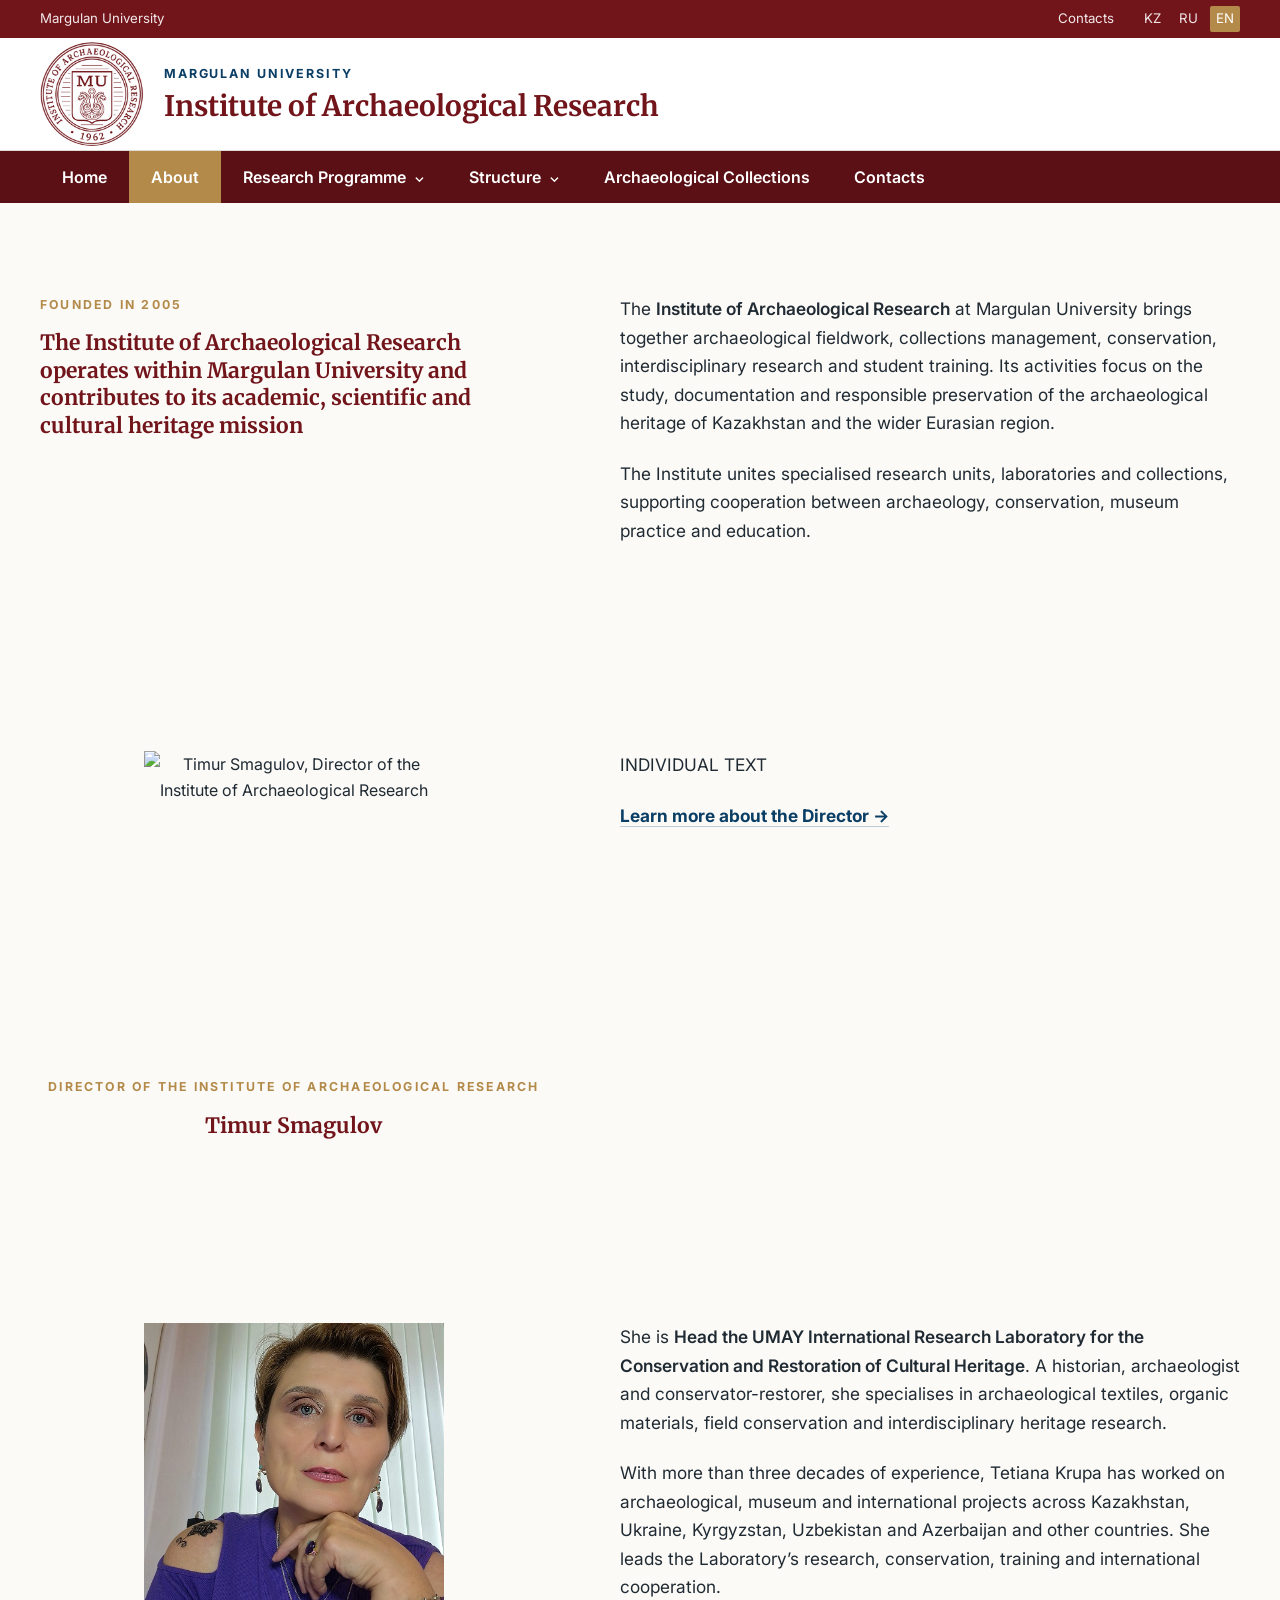
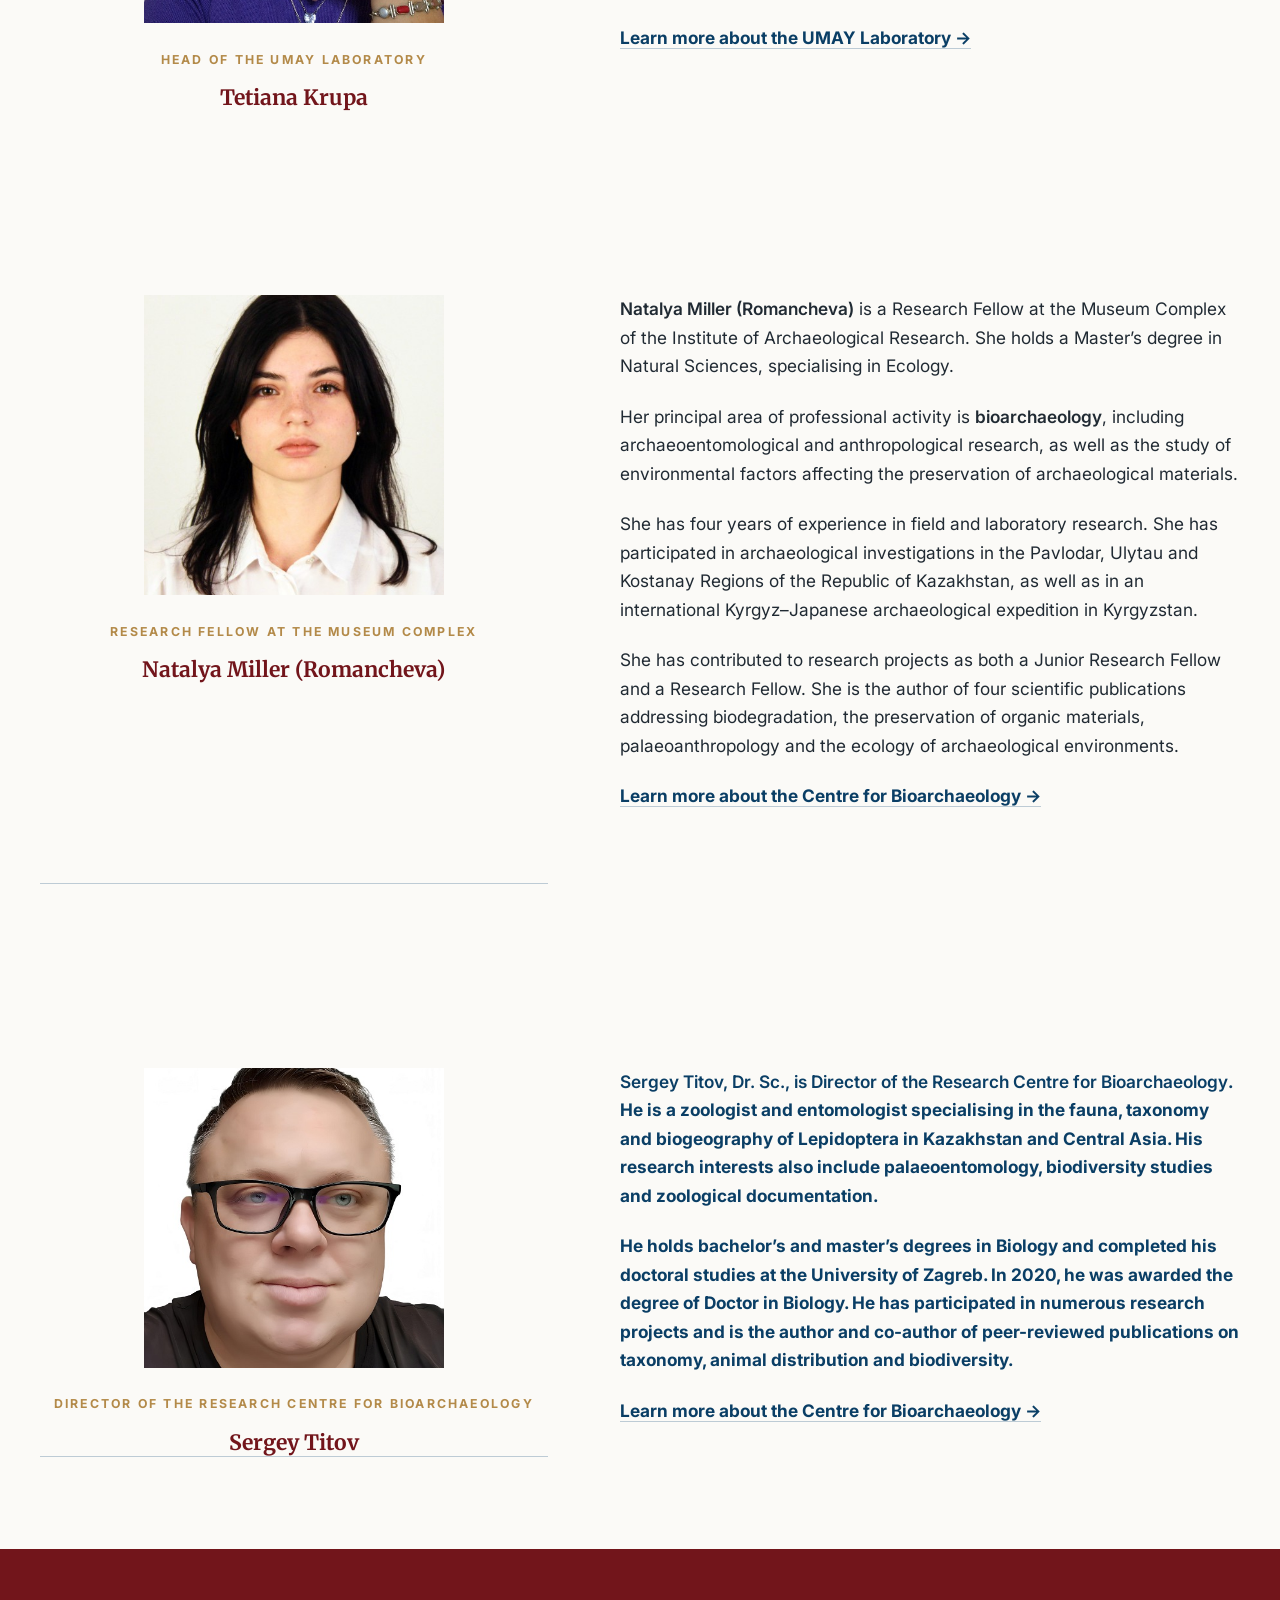
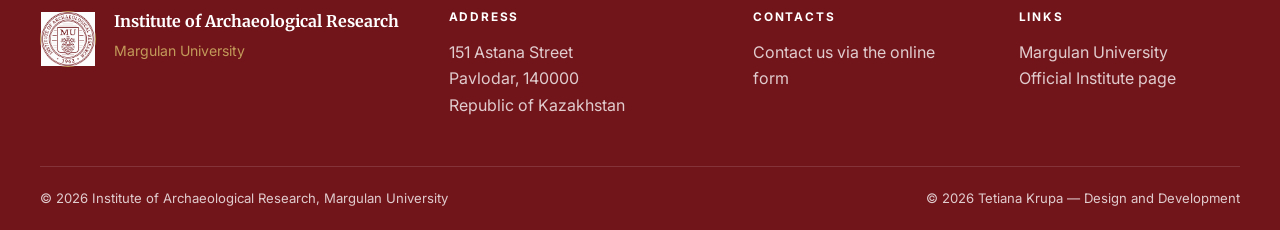
==== commit e3cceb0a: "Update about.html" ====
--- a/about.html
+++ b/about.html
@@ -313,7 +313,7 @@
       <div class="container two-column">
 
         <div>
-          <p class="section-label">Founded in 2004 (!)
+          <p class="section-label">Founded in 2005
 </p>
 
           <h3>The Institute of Archaeological Research operates within Margulan University and contributes to its academic, scientific and cultural heritage mission
@@ -444,7 +444,7 @@
           <center>
          <img
   class="staff-photo"
-  src="images/miller.jpg"
+  src="images/miller.jpeg"
   alt="Natalya Miller (Romancheva), Research Fellow at the Museum Complex"
 >
             <br>
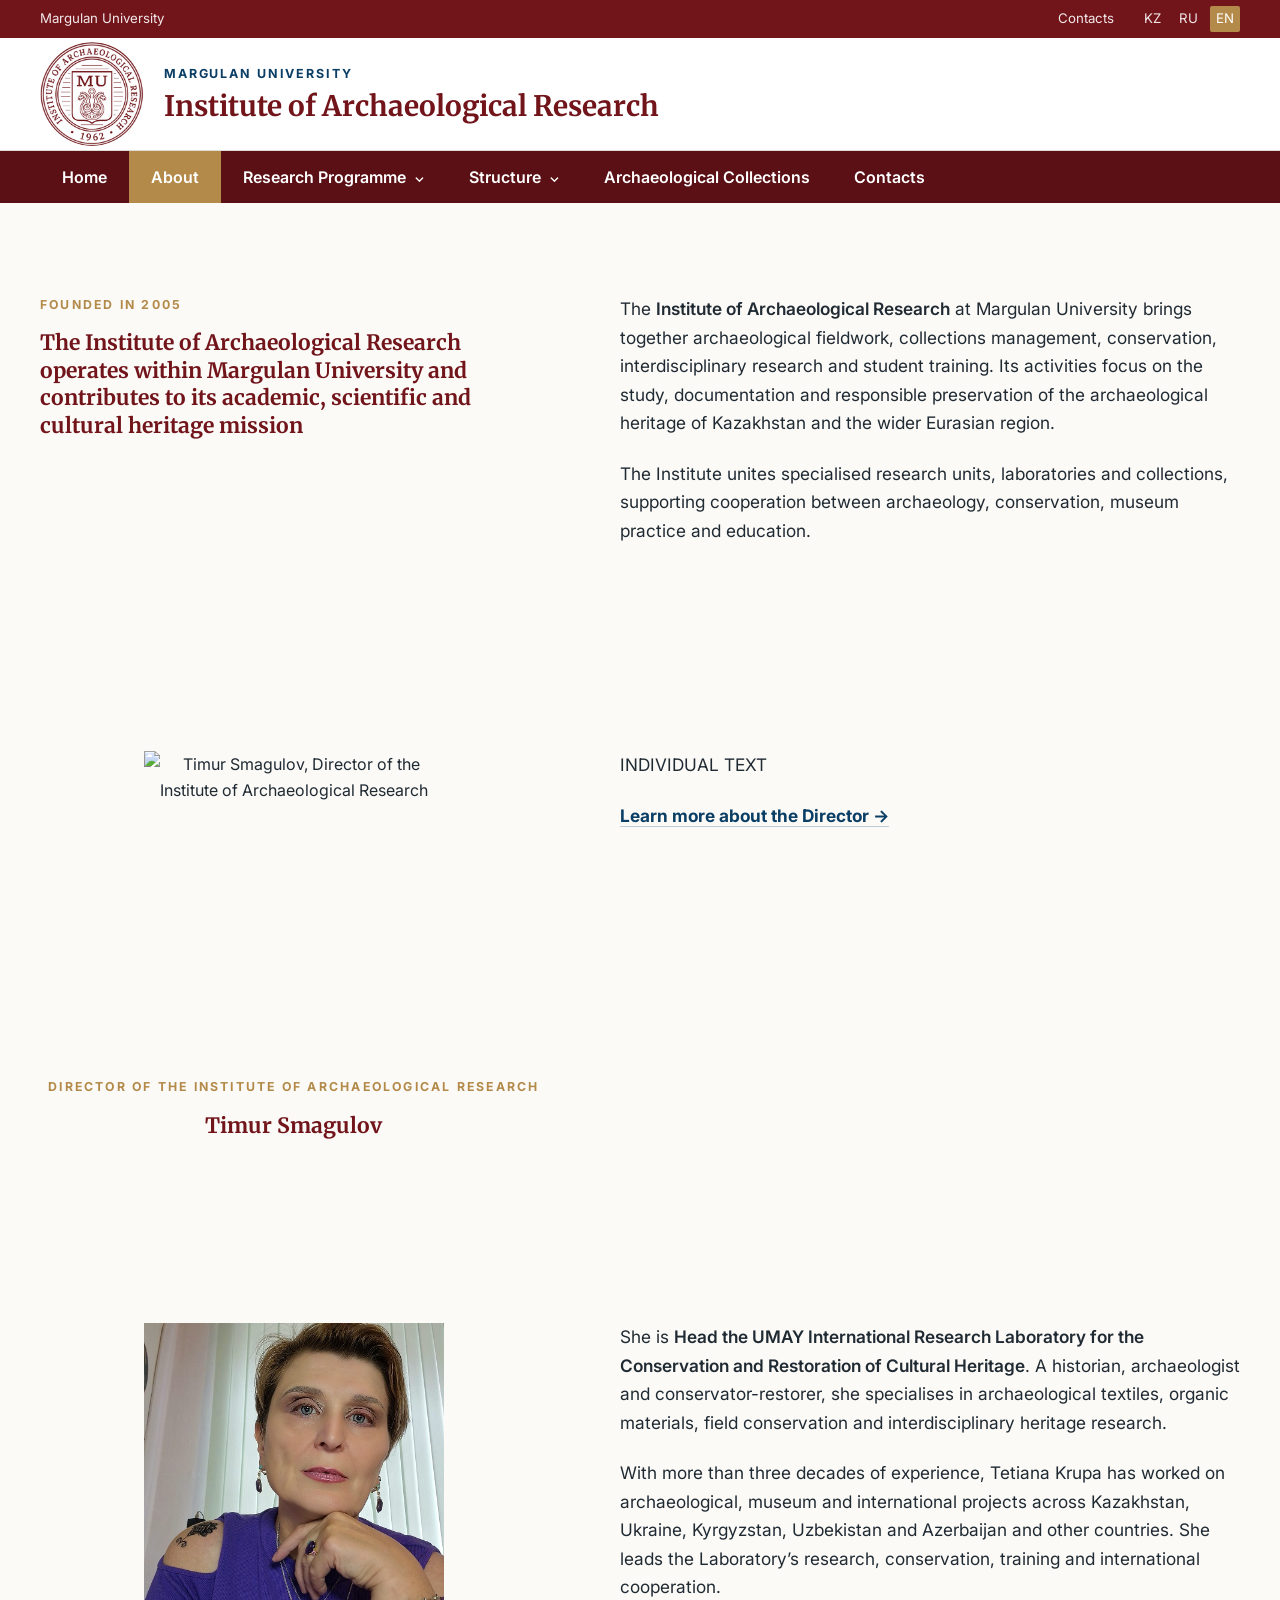
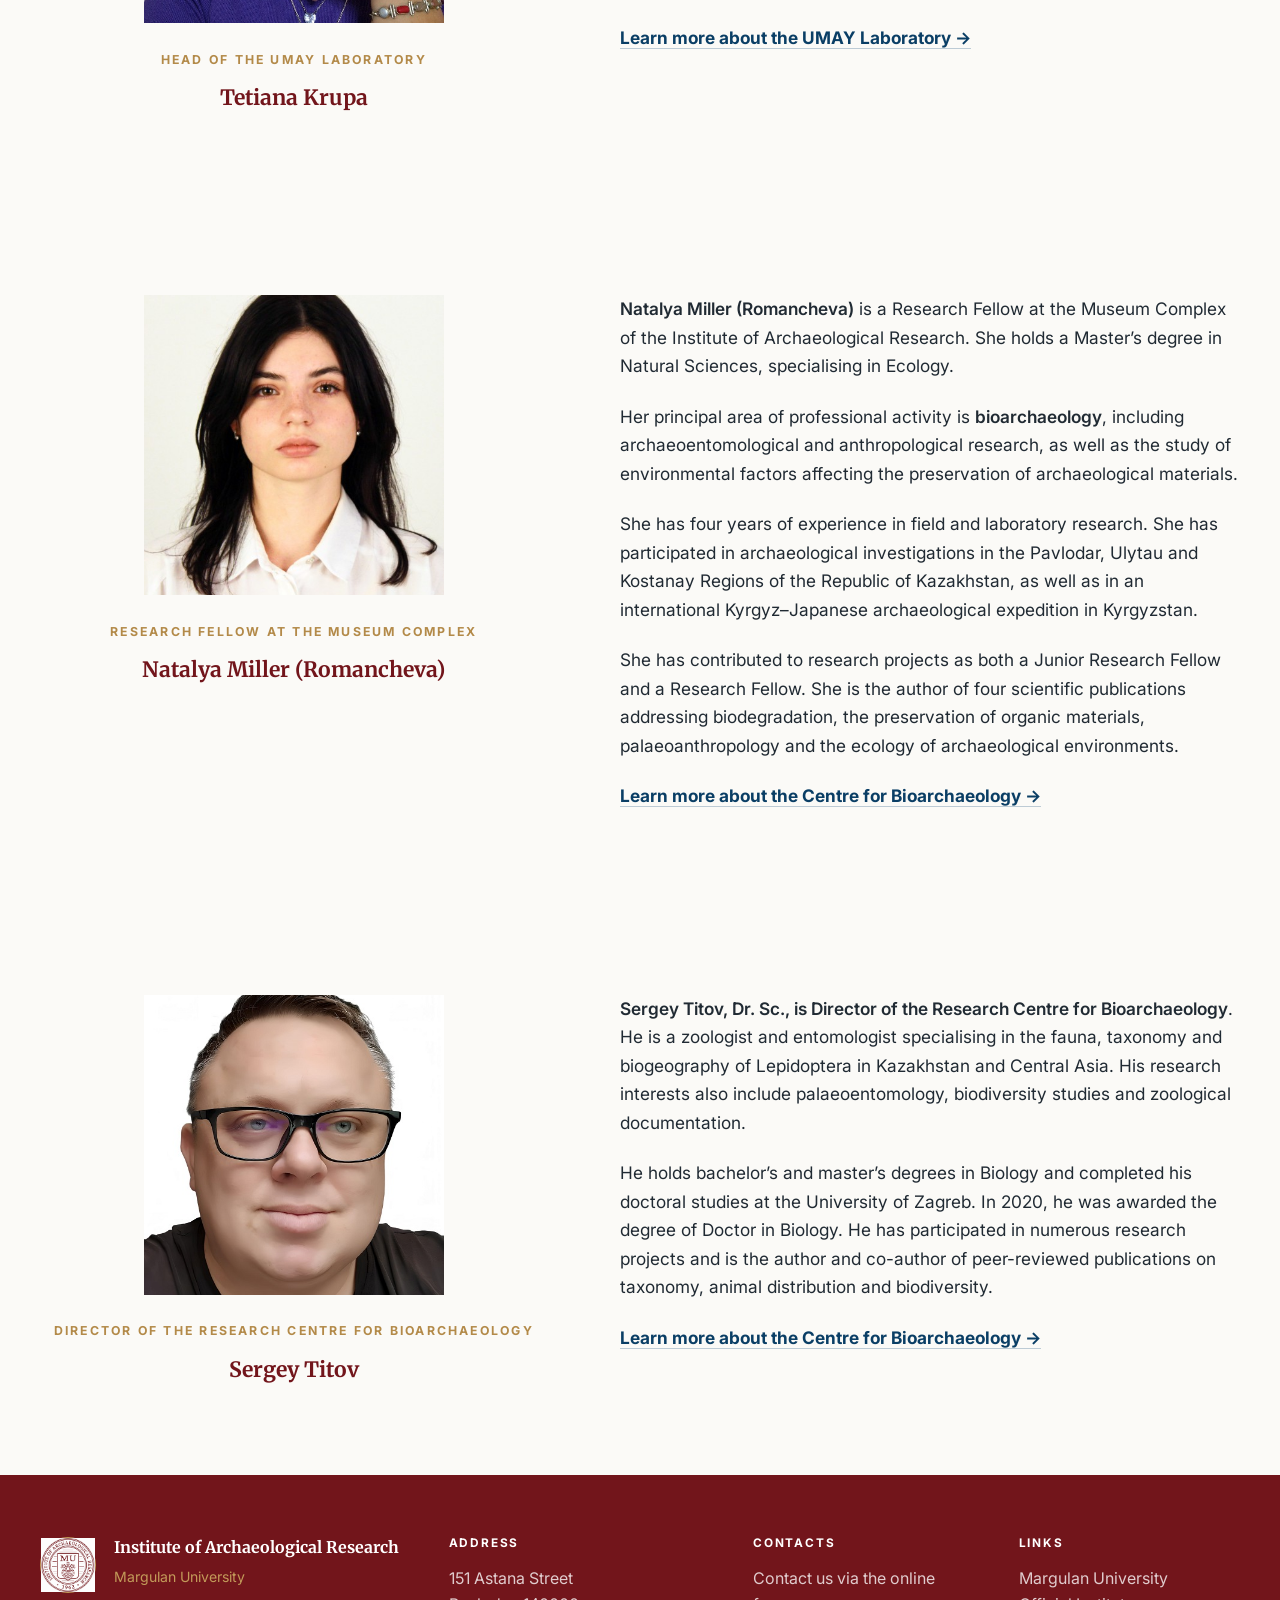
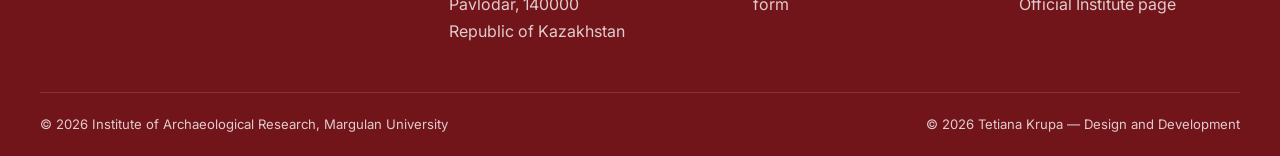
==== commit 90a03aa5: "Update about.html" ====
--- a/about.html
+++ b/about.html
@@ -482,6 +482,7 @@
 <a class="text-link" href="bioarchaeology.html">
             Learn more about the Centre for Bioarchaeology
             <span aria-hidden="true">→</span>
+  </a>
 </div>
         
 
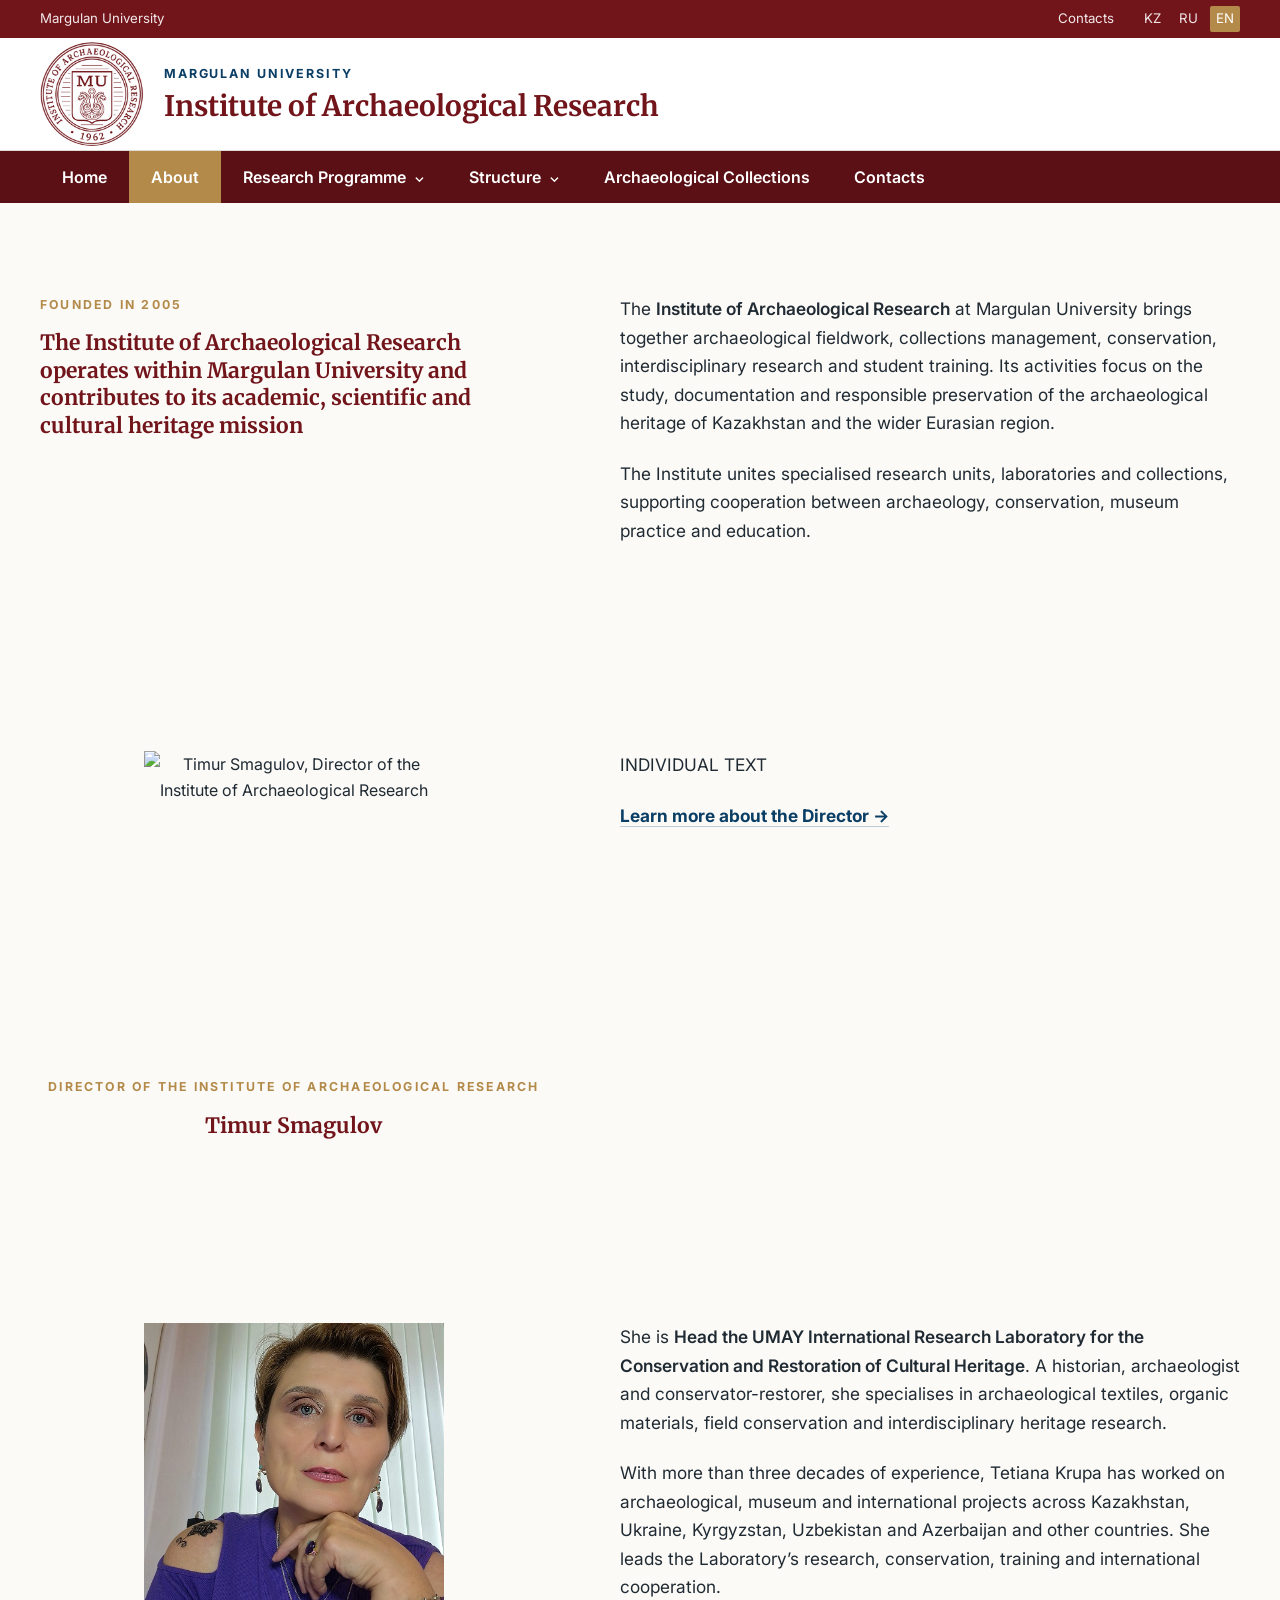
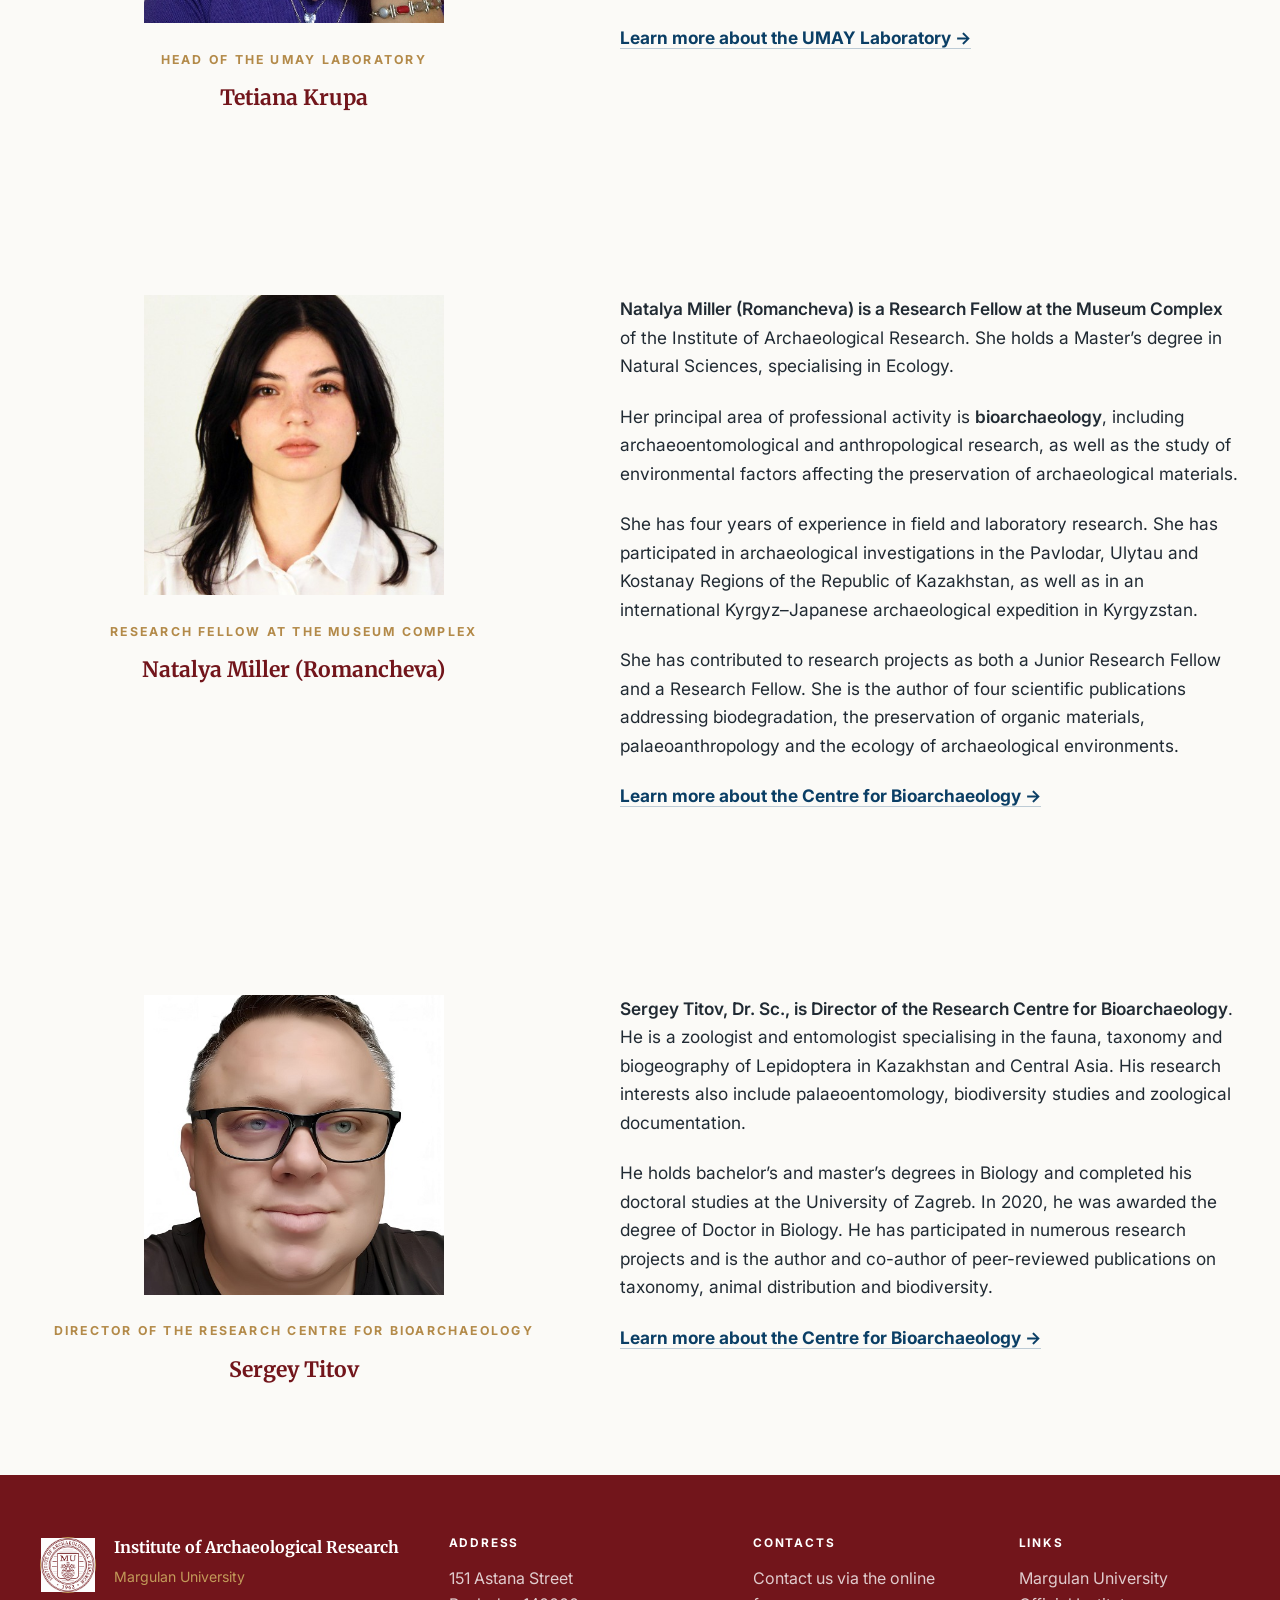
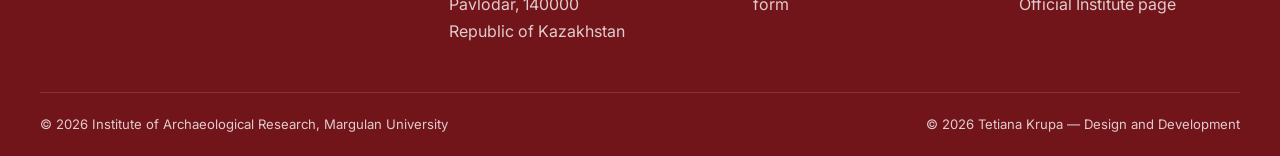
==== commit 98b413e6: "Update about.html" ====
--- a/about.html
+++ b/about.html
@@ -465,7 +465,7 @@
         <div class="intro-copy">
 
   <p>
-    <span class="text-bold">Natalya Miller (Romancheva)</span> is a Research Fellow at the Museum Complex of the Institute of Archaeological Research. She holds a Master’s degree in Natural Sciences, specialising in Ecology.
+    <span class="text-bold">Natalya Miller (Romancheva) is a Research Fellow at the Museum Complex </span> of the Institute of Archaeological Research. She holds a Master’s degree in Natural Sciences, specialising in Ecology.
   </p>
 
   <p>
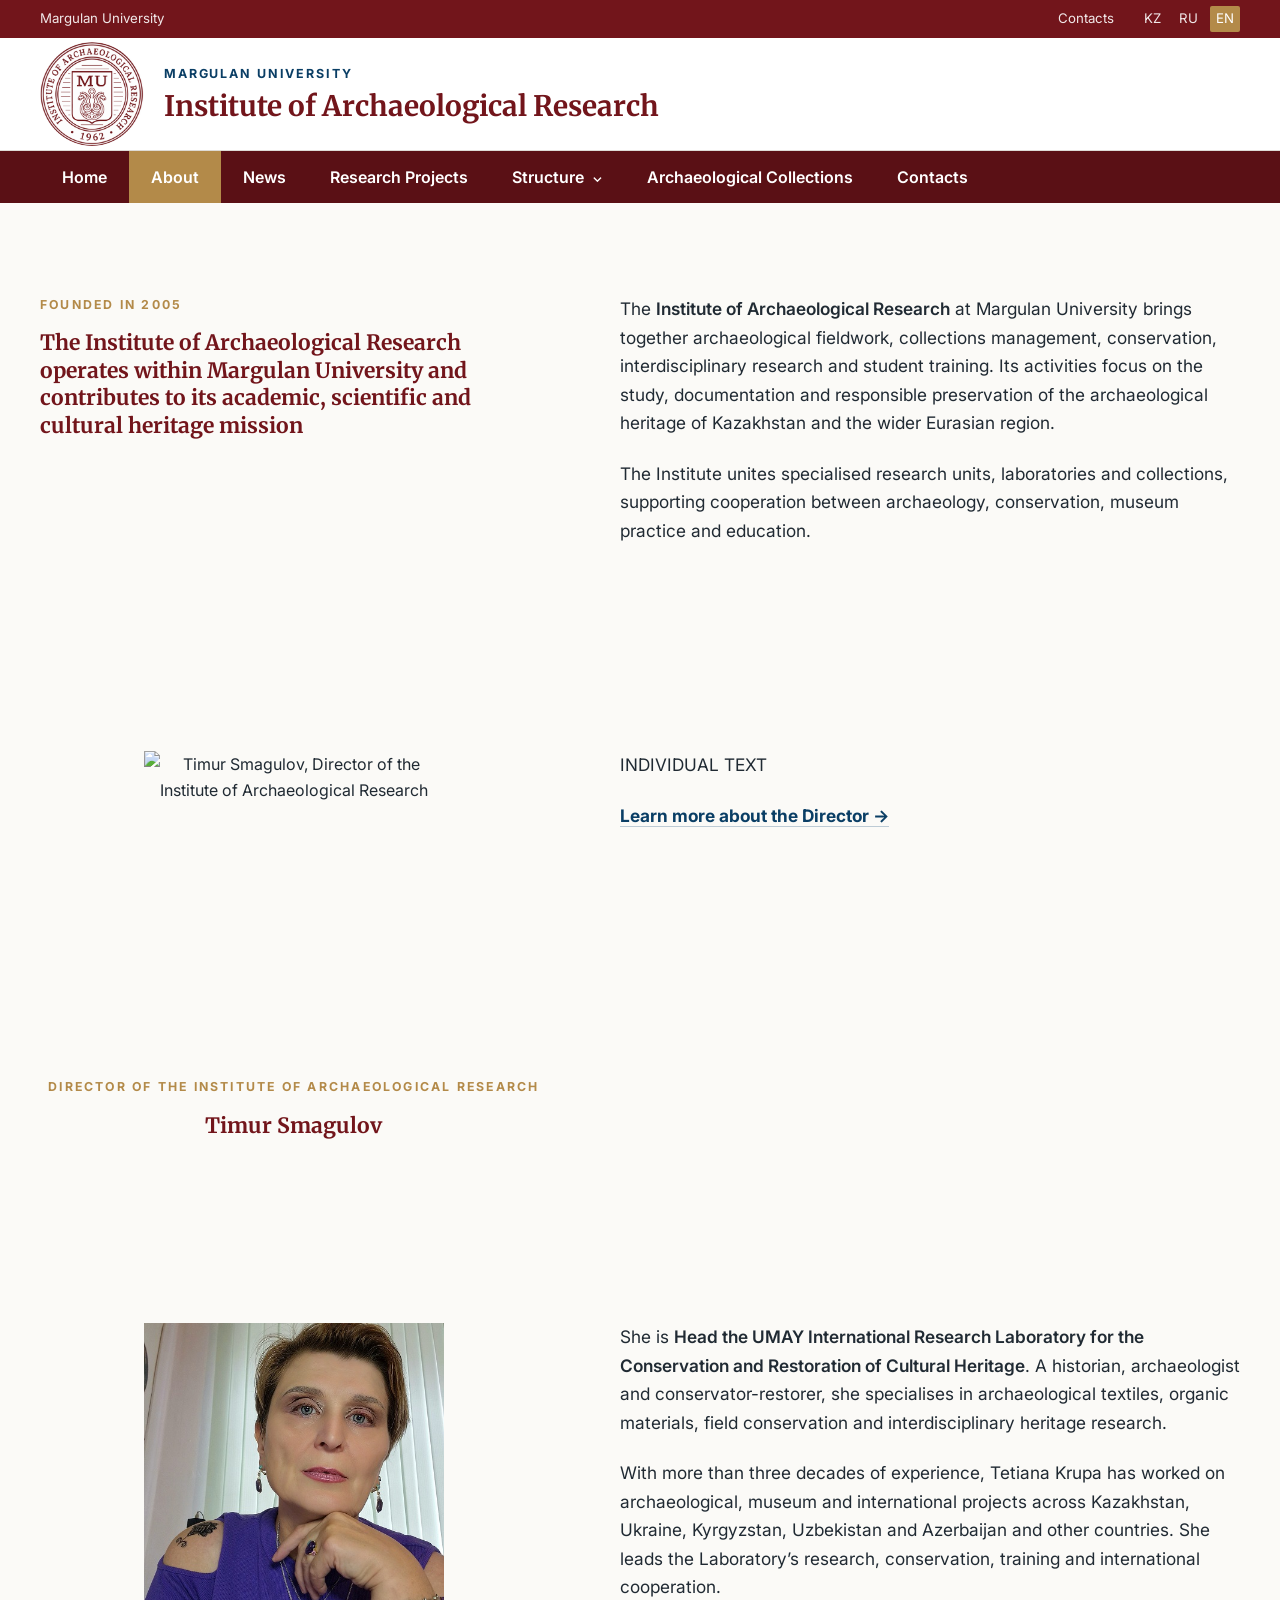
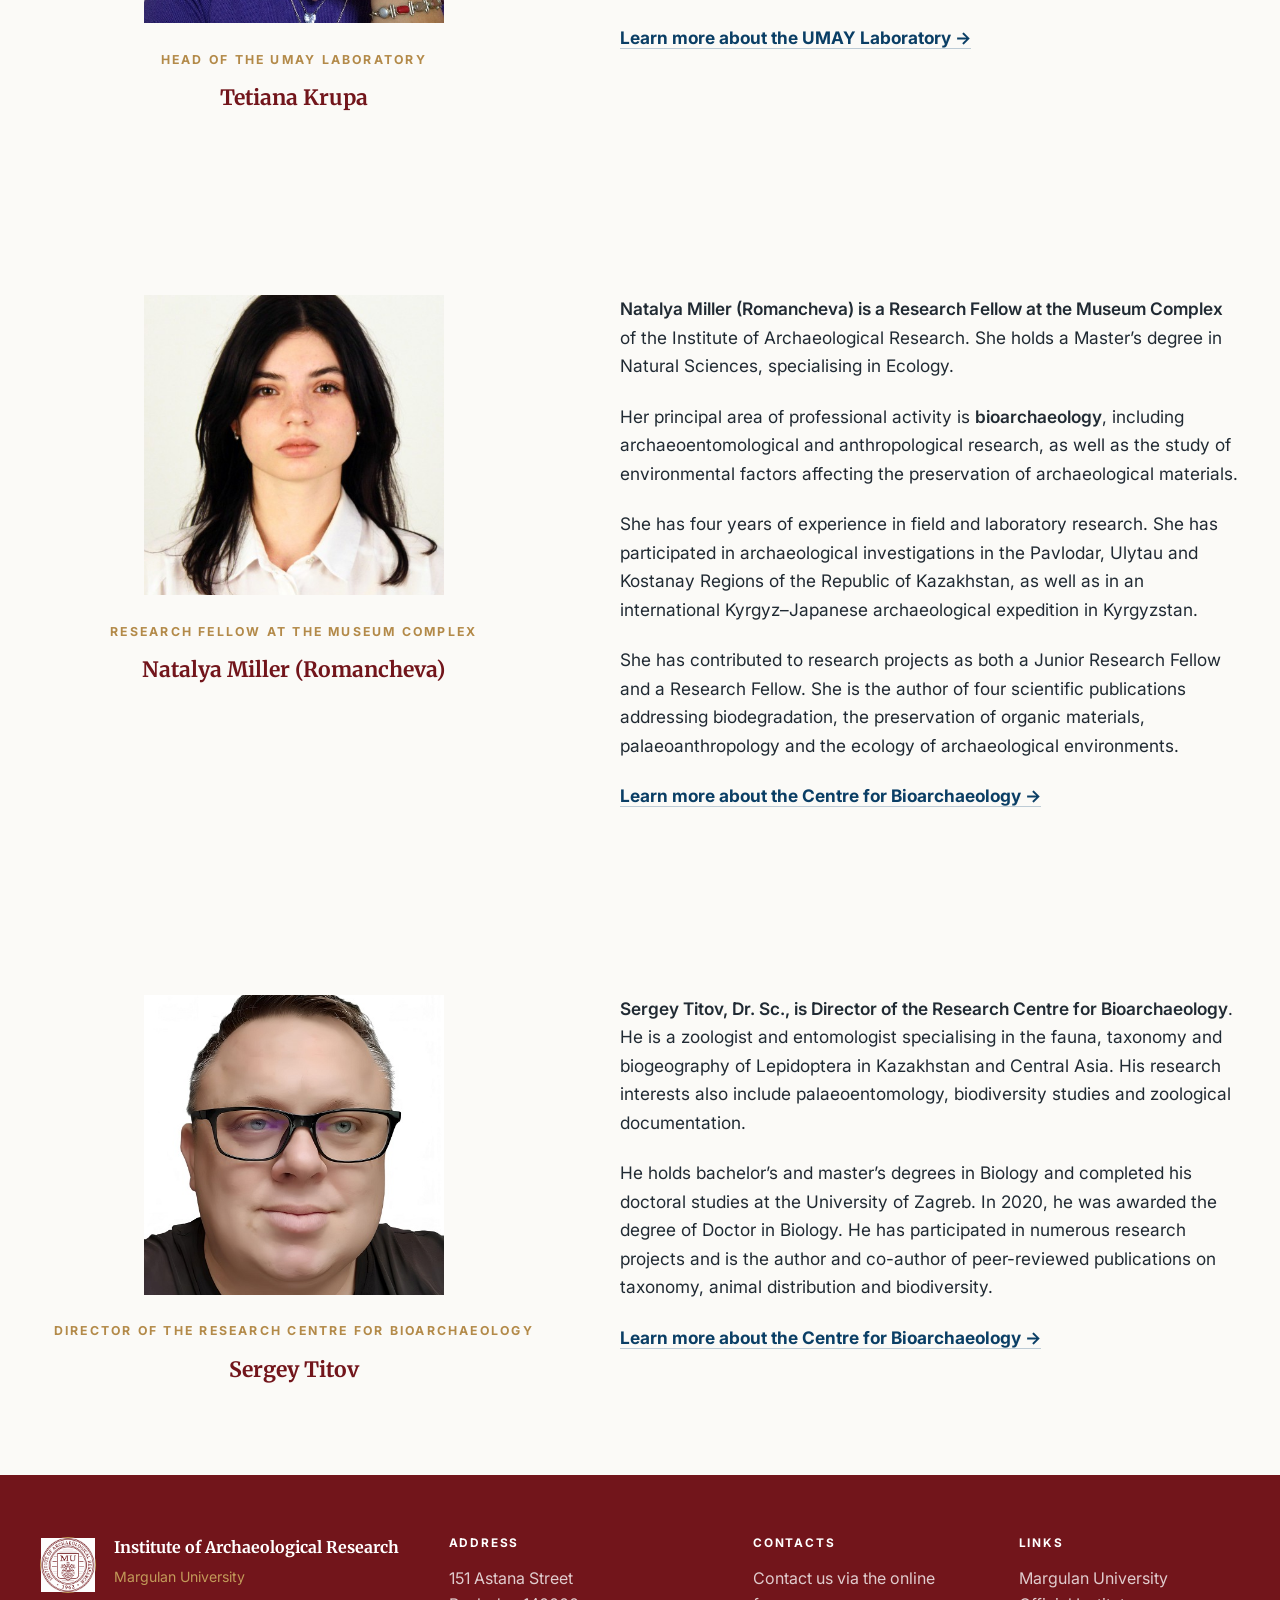
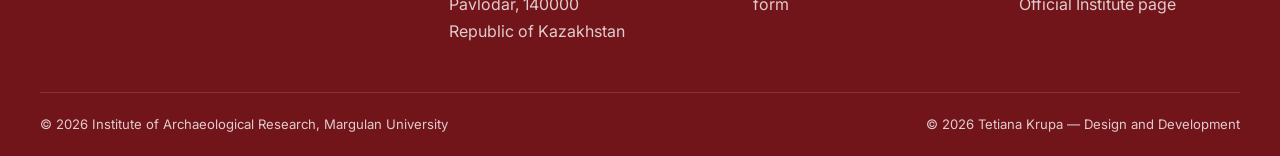
==== commit 57337875: "Update about.html" ====
--- a/about.html
+++ b/about.html
@@ -205,30 +205,20 @@
             </a>
           </li>
 
-         <li class="has-submenu">
-            <button
-              class="submenu-toggle"
-              type="button"
-              aria-expanded="false"
-            >
-              Research Programme
-            </button>
-
-            <ul class="submenu">
-               <li>
-                <a href="research_programme_1.html">
-                  IRN BR28712263
+         <li>
+                <a href="news.html">
+                  News
                 </a>
               </li>
-              <li>
-                <a href="research_programme_2.html">
-                  The robe from the Bolgan-Ana
-                </a>
-              </li>          
-              
-            </ul>
+
+
+ <li>
+            <a
+                           href="research_projects.html"
+                      >
+              Research Projects
+            </a>
           </li>
-
           <li class="has-submenu">
 
             <button
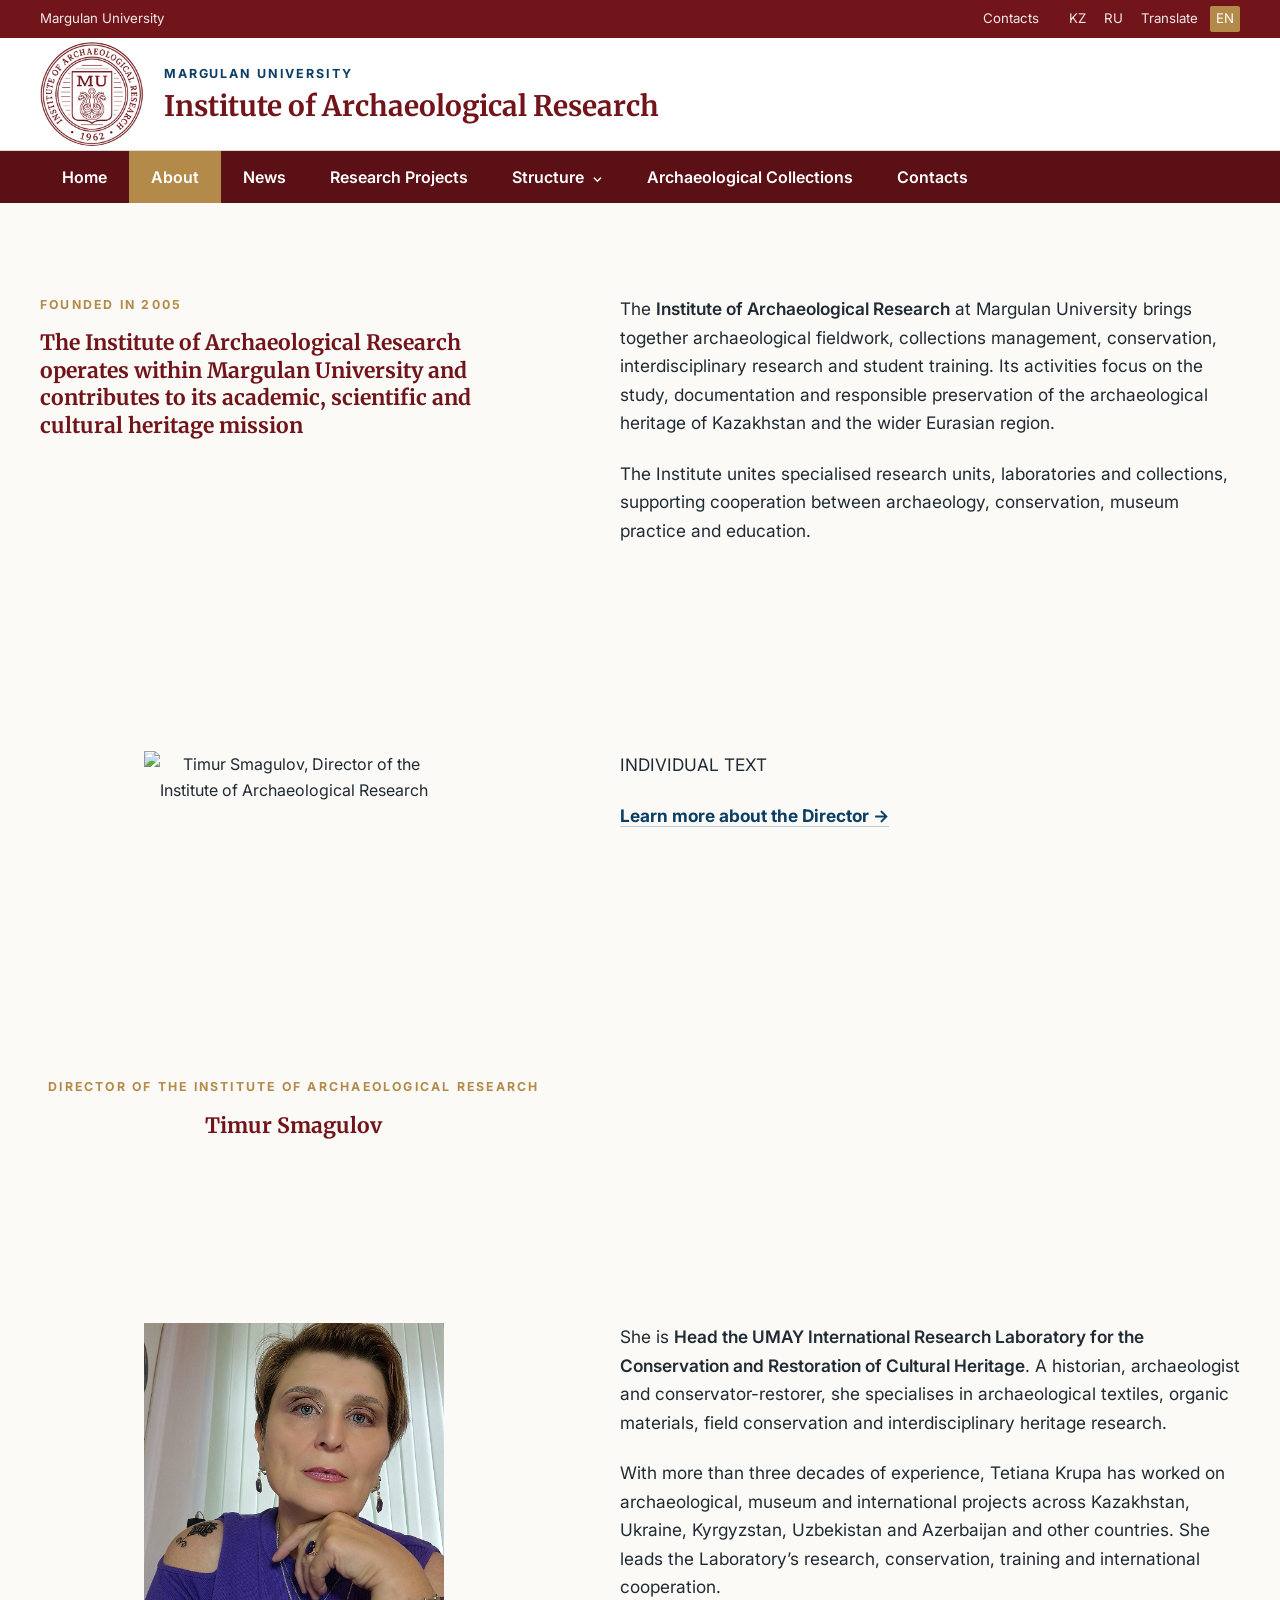
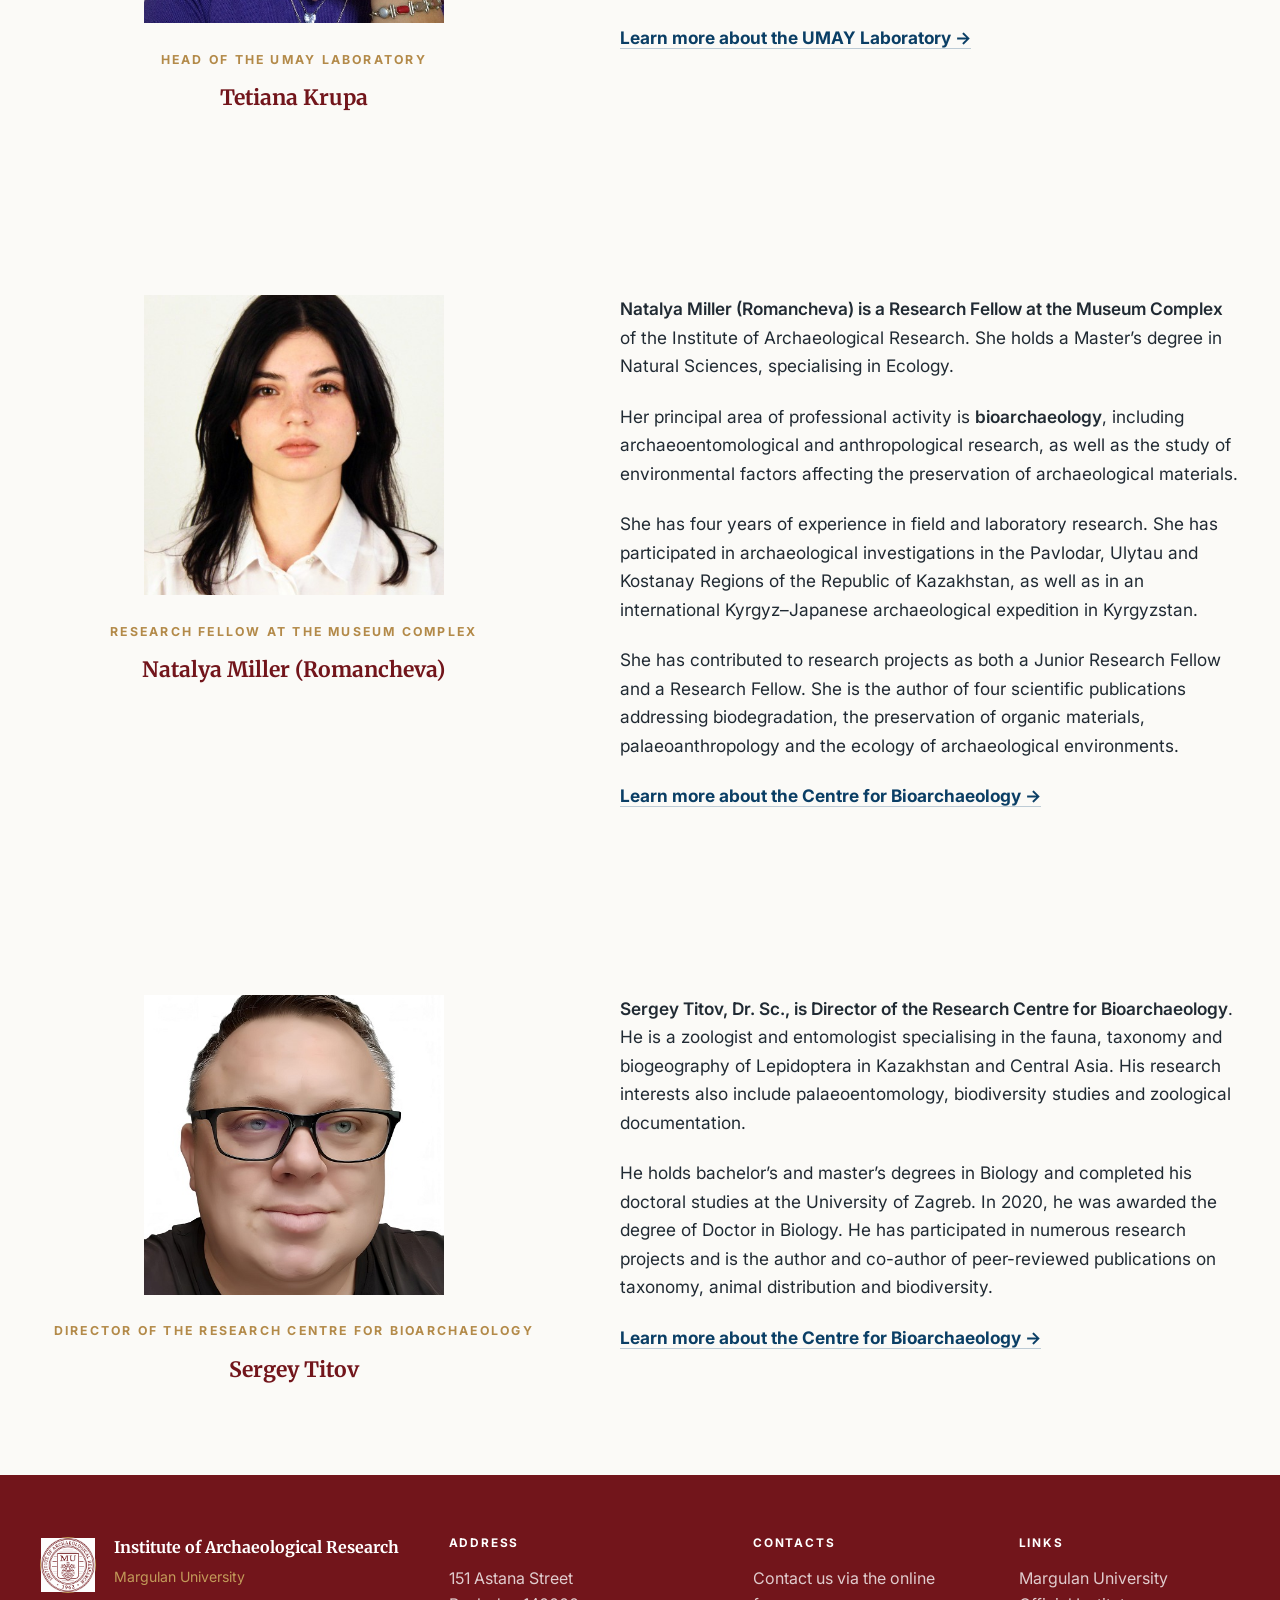
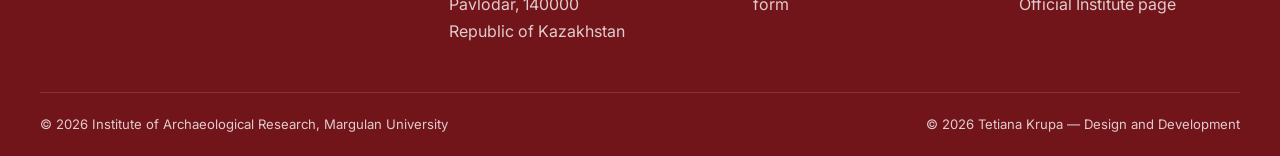
==== commit 45cece19: "Update about.html" ====
--- a/about.html
+++ b/about.html
@@ -104,7 +104,14 @@
             >
               RU
             </a>
-
+<a
+  class="translate-link"
+  href="#"
+  data-google-translate
+  aria-label="Translate this page automatically"
+>
+  Translate
+</a>
             <a
               class="active"
               href="about.html"
@@ -666,6 +673,7 @@
 
 
   <script src="js/main.js"></script>
+  <script src="js/translate.js"></script>
 
 </body>
 
